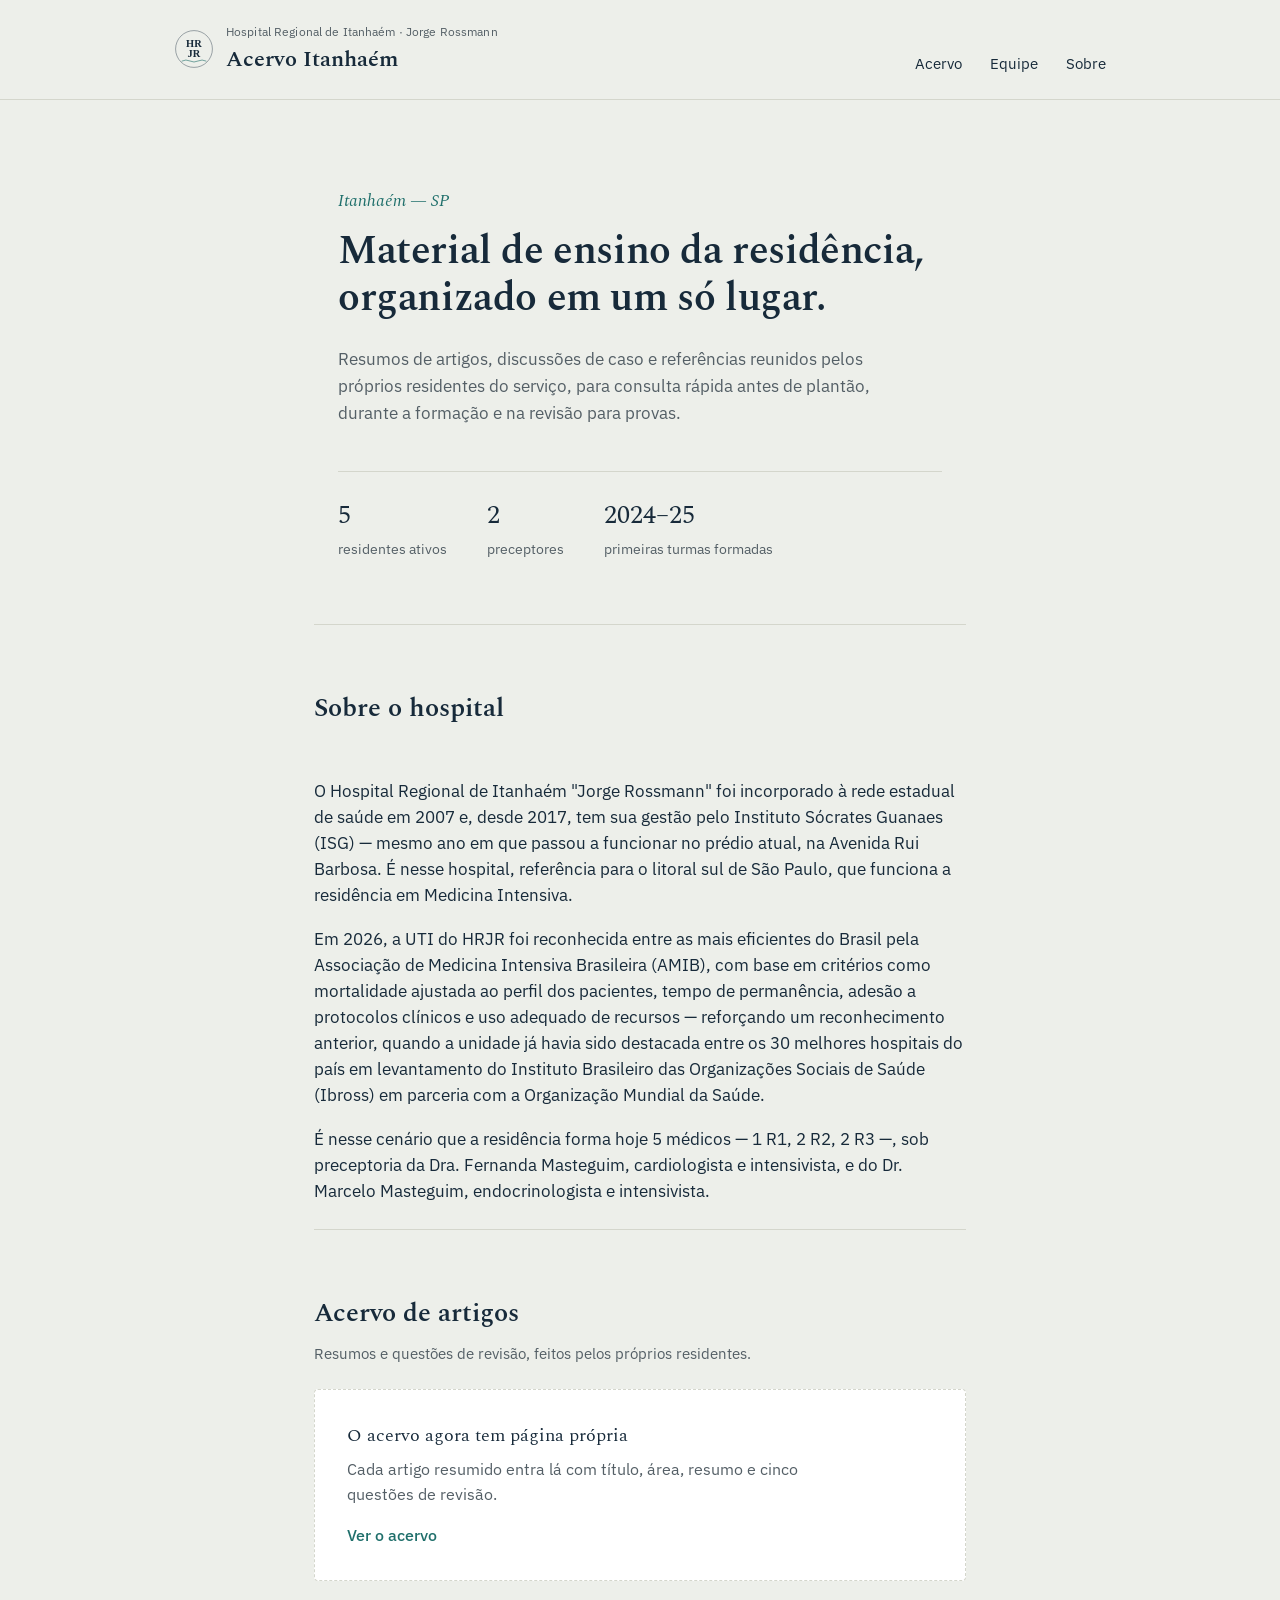
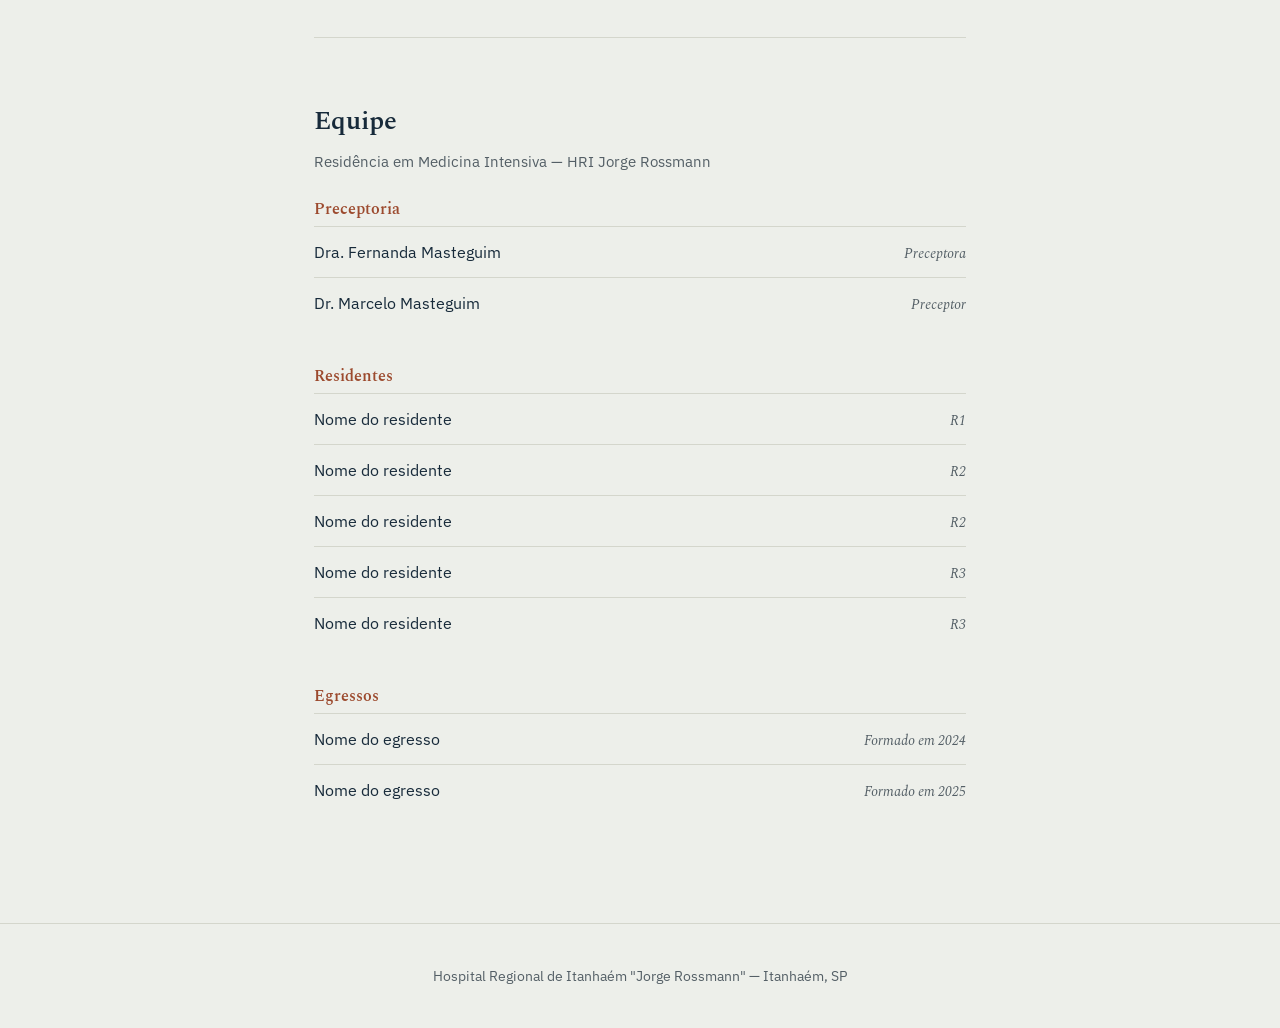
==== index.html @ 9d42f4a3 "Add files via upload" ====
<!doctype html>
<html lang="pt-BR">
<head>
<meta charset="utf-8">
<meta name="viewport" content="width=device-width, initial-scale=1">
<title>Acervo Itanhaém — Residência HRI Jorge Rossmann</title>
<meta name="description" content="Acervo de resumos de artigos e material de ensino da residência médica do Hospital Regional de Itanhaém Jorge Rossmann.">
<link rel="preconnect" href="https://fonts.googleapis.com">
<link rel="preconnect" href="https://fonts.gstatic.com" crossorigin>
<link href="https://fonts.googleapis.com/css2?family=Spectral:ital,wght@0,400;0,500;0,600;1,400&family=IBM+Plex+Sans:wght@400;500;600&display=swap" rel="stylesheet">
<link rel="stylesheet" href="style.css">
</head>
<body>

<header class="masthead">
  <div class="masthead-inner">
    <a class="masthead-title" href="index.html">
      <img class="masthead-logo" src="assets/logo.svg" alt="Emblema HRJR" width="40" height="40">
      <span class="masthead-text">
        <span class="masthead-kicker">Hospital Regional de Itanhaém · Jorge Rossmann</span>
        <span class="masthead-name">Acervo Itanhaém</span>
      </span>
    </a>
    <nav class="masthead-nav">
      <a href="acervo.html">Acervo</a>
      <a href="#equipe">Equipe</a>
      <a href="#sobre">Sobre</a>
    </nav>
  </div>
</header>

<main>

  <section class="hero">
    <div class="hero-inner">
      <p class="hero-eyebrow">Itanhaém — SP</p>
      <h1>Material de ensino da residência, organizado em um só lugar.</h1>
      <p class="hero-lede">
        Resumos de artigos, discussões de caso e referências reunidos pelos próprios residentes
        do serviço, para consulta rápida antes de plantão, durante a formação e na revisão para provas.
      </p>
      <div class="hero-meta">
        <div class="hero-meta-item">
          <span class="hero-meta-value">5</span>
          <span class="hero-meta-label">residentes ativos</span>
        </div>
        <div class="hero-meta-item">
          <span class="hero-meta-value">2</span>
          <span class="hero-meta-label">preceptores</span>
        </div>
        <div class="hero-meta-item">
          <span class="hero-meta-value">2024–25</span>
          <span class="hero-meta-label">primeiras turmas formadas</span>
        </div>
      </div>
    </div>
  </section>

  <section class="about" id="sobre">
    <div class="section-head">
      <h2>Sobre o hospital</h2>
    </div>
    <div class="about-body">
      <p>O Hospital Regional de Itanhaém "Jorge Rossmann" foi incorporado à rede estadual de saúde em 2007 e, desde 2017, tem sua gestão pelo Instituto Sócrates Guanaes (ISG) — mesmo ano em que passou a funcionar no prédio atual, na Avenida Rui Barbosa. É nesse hospital, referência para o litoral sul de São Paulo, que funciona a residência em Medicina Intensiva.</p>
      <p>Em 2026, a UTI do HRJR foi reconhecida entre as mais eficientes do Brasil pela Associação de Medicina Intensiva Brasileira (AMIB), com base em critérios como mortalidade ajustada ao perfil dos pacientes, tempo de permanência, adesão a protocolos clínicos e uso adequado de recursos — reforçando um reconhecimento anterior, quando a unidade já havia sido destacada entre os 30 melhores hospitais do país em levantamento do Instituto Brasileiro das Organizações Sociais de Saúde (Ibross) em parceria com a Organização Mundial da Saúde.</p>
      <p>É nesse cenário que a residência forma hoje 5 médicos — 1 R1, 2 R2, 2 R3 —, sob preceptoria da Dra. Fernanda Masteguim, cardiologista e intensivista, e do Dr. Marcelo Masteguim, endocrinologista e intensivista.</p>
    </div>
  </section>

  <section class="archive" id="acervo">
    <div class="section-head">
      <h2>Acervo de artigos</h2>
      <p class="section-note">Resumos e questões de revisão, feitos pelos próprios residentes.</p>
    </div>
    <div class="archive-empty">
      <p class="archive-empty-title">O acervo agora tem página própria</p>
      <p class="archive-empty-body">
        Cada artigo resumido entra lá com título, área, resumo e cinco questões de revisão.
      </p>
      <a class="archive-cta" href="acervo.html">Ver o acervo</a>
    </div>
  </section>

  <section class="team" id="equipe">
    <div class="section-head">
      <h2>Equipe</h2>
      <p class="section-note">Residência em Medicina Intensiva — HRI Jorge Rossmann</p>
    </div>

    <div class="team-group">
      <h3 class="team-group-title">Preceptoria</h3>
      <ul class="team-list">
        <li class="team-row">
          <span class="team-name">Dra. Fernanda Masteguim</span>
          <span class="team-role">Preceptora</span>
        </li>
        <li class="team-row">
          <span class="team-name">Dr. Marcelo Masteguim</span>
          <span class="team-role">Preceptor</span>
        </li>
      </ul>
    </div>

    <div class="team-group">
      <h3 class="team-group-title">Residentes</h3>
      <ul class="team-list">
        <li class="team-row">
          <span class="team-name">Nome do residente</span>
          <span class="team-role">R1</span>
        </li>
        <li class="team-row">
          <span class="team-name">Nome do residente</span>
          <span class="team-role">R2</span>
        </li>
        <li class="team-row">
          <span class="team-name">Nome do residente</span>
          <span class="team-role">R2</span>
        </li>
        <li class="team-row">
          <span class="team-name">Nome do residente</span>
          <span class="team-role">R3</span>
        </li>
        <li class="team-row">
          <span class="team-name">Nome do residente</span>
          <span class="team-role">R3</span>
        </li>
      </ul>
    </div>

    <div class="team-group">
      <h3 class="team-group-title">Egressos</h3>
      <ul class="team-list">
        <li class="team-row">
          <span class="team-name">Nome do egresso</span>
          <span class="team-role">Formado em 2024</span>
        </li>
        <li class="team-row">
          <span class="team-name">Nome do egresso</span>
          <span class="team-role">Formado em 2025</span>
        </li>
      </ul>
    </div>
  </section>

</main>

<footer class="site-footer">
  <p>Hospital Regional de Itanhaém "Jorge Rossmann" — Itanhaém, SP</p>
</footer>

</body>
</html>
---- style.css ----
:root {
  --ink: #172A3A;
  --paper: #EDEFEA;
  --white: #FFFFFF;
  --teal: #1F6F6B;
  --clay: #9C4A2E;
  --slate: #545F66;
  --line: #D4D6CC;

  --serif: 'Spectral', Georgia, serif;
  --sans: 'IBM Plex Sans', -apple-system, BlinkMacSystemFont, 'Segoe UI', sans-serif;
}

* { box-sizing: border-box; }

html { scroll-behavior: smooth; }

body {
  margin: 0;
  background: var(--paper);
  color: var(--ink);
  font-family: var(--sans);
  line-height: 1.55;
  -webkit-font-smoothing: antialiased;
}

a { color: var(--teal); text-decoration: none; }
a:hover { text-decoration: underline; }
a:focus-visible, button:focus-visible {
  outline: 2px solid var(--teal);
  outline-offset: 3px;
}

h1, h2, h3 {
  font-family: var(--serif);
  font-weight: 600;
  margin: 0;
  color: var(--ink);
}

/* Masthead */

.masthead {
  border-bottom: 1px solid var(--line);
  background: var(--paper);
}

.masthead-inner {
  max-width: 980px;
  margin: 0 auto;
  padding: 22px 24px;
  display: flex;
  align-items: baseline;
  justify-content: space-between;
  gap: 24px;
  flex-wrap: wrap;
}

.masthead-title {
  display: flex;
  align-items: center;
  gap: 12px;
  color: inherit;
}

.masthead-title:hover { text-decoration: none; }

.masthead-logo { display: block; flex-shrink: 0; }

.masthead-text {
  display: flex;
  flex-direction: column;
  gap: 2px;
}

.masthead-kicker {
  font-size: 0.78rem;
  color: var(--slate);
  letter-spacing: 0.01em;
}

.masthead-name {
  font-family: var(--serif);
  font-size: 1.35rem;
  font-weight: 600;
  color: var(--ink);
}

.masthead-nav {
  display: flex;
  gap: 28px;
  font-size: 0.95rem;
}

.masthead-nav a {
  color: var(--ink);
}

.masthead-nav a.is-active {
  color: var(--teal);
}

/* Hero */

.hero {
  border-bottom: 1px solid var(--line);
}

.hero-inner {
  max-width: 700px;
  margin: 0 auto;
  padding: 88px 24px 64px;
}

.hero-eyebrow {
  font-family: var(--serif);
  font-style: italic;
  color: var(--teal);
  margin: 0 0 14px;
  font-size: 1.05rem;
}

.hero h1 {
  font-size: 2.5rem;
  line-height: 1.18;
  letter-spacing: -0.01em;
  margin-bottom: 24px;
}

.hero-lede {
  font-size: 1.08rem;
  color: var(--slate);
  max-width: 56ch;
  margin: 0 0 44px;
}

.hero-meta {
  display: flex;
  gap: 40px;
  border-top: 1px solid var(--line);
  padding-top: 24px;
}

.hero-meta-item {
  display: flex;
  flex-direction: column;
  gap: 4px;
}

.hero-meta-value {
  font-family: var(--serif);
  font-size: 1.6rem;
  color: var(--ink);
}

.hero-meta-label {
  font-size: 0.85rem;
  color: var(--slate);
}

/* Sobre o hospital */

.about {
  border-bottom: 1px solid var(--line);
  padding-bottom: 8px;
}

.about-body p {
  max-width: 68ch;
  color: var(--ink);
  font-size: 1.05rem;
}

.about-body p + p { margin-top: 18px; }

/* Section shared */

main { max-width: 700px; margin: 0 auto; padding: 0 24px; }

.section-head {
  padding: 64px 0 24px;
}

.section-head h2 {
  font-size: 1.6rem;
  margin-bottom: 8px;
}

.section-note {
  color: var(--slate);
  font-size: 0.95rem;
  margin: 0;
}

/* Archive */

.archive { border-bottom: 1px solid var(--line); }

.archive-empty {
  border: 1px dashed var(--line);
  border-radius: 4px;
  padding: 32px;
  margin-bottom: 56px;
  background: var(--white);
}

.archive-empty-title {
  font-family: var(--serif);
  font-size: 1.1rem;
  margin: 0 0 8px;
  color: var(--ink);
}

.archive-empty-body {
  color: var(--slate);
  margin: 0 0 16px;
  max-width: 50ch;
}

.archive-cta {
  display: inline-block;
  font-weight: 500;
}

/* Acervo — listagem */

.acervo-list .acervo-item-titulo {
  color: var(--ink);
  font-size: 1.02rem;
}

.acervo-list .acervo-item-titulo:hover { color: var(--teal); }

/* Artigo */

.article { padding: 56px 0 40px; }

.article h1 {
  font-size: 2rem;
  margin: 10px 0 16px;
}

.article-meta {
  color: var(--slate);
  font-size: 0.9rem;
  margin: 0 0 32px;
}

.article-body p {
  max-width: 68ch;
  color: var(--ink);
  font-size: 1.05rem;
}

/* Quiz */

.quiz-section { padding-bottom: 72px; }

.quiz-section h2 {
  font-size: 1.3rem;
  margin-bottom: 20px;
}

.quiz-player {
  border: 1px solid var(--line);
  border-radius: 4px;
  padding: 28px;
  background: var(--white);
}

.quiz-progress {
  color: var(--slate);
  font-size: 0.85rem;
  margin: 0 0 8px;
}

.quiz-pergunta {
  font-family: var(--serif);
  font-size: 1.15rem;
  margin: 0 0 20px;
}

.quiz-alternativas {
  display: flex;
  flex-direction: column;
  gap: 10px;
}

.quiz-alternativa {
  text-align: left;
  padding: 12px 16px;
  border: 1px solid var(--line);
  border-radius: 4px;
  background: var(--paper);
  color: var(--ink);
  font-family: var(--sans);
  font-size: 0.98rem;
  cursor: pointer;
}

.quiz-alternativa:hover:not(:disabled) { border-color: var(--teal); }
.quiz-alternativa:disabled { cursor: default; }

.quiz-alternativa.quiz-correta {
  border-color: var(--teal);
  background: #E4EFEE;
}

.quiz-alternativa.quiz-incorreta {
  border-color: var(--clay);
  background: #F3E7E2;
}

.quiz-feedback {
  margin-top: 20px;
  padding-top: 16px;
  border-top: 1px solid var(--line);
  color: var(--slate);
}

.quiz-veredito {
  font-weight: 600;
  color: var(--ink);
  margin: 0 0 6px;
}

.quiz-avancar {
  margin-top: 20px;
  padding: 10px 18px;
  border: 1px solid var(--ink);
  border-radius: 4px;
  background: var(--ink);
  color: var(--white);
  font-family: var(--sans);
  font-size: 0.95rem;
  cursor: pointer;
}

.quiz-resultado {
  font-family: var(--serif);
  font-size: 1.2rem;
  margin: 0 0 20px;
}

/* Team */

.team { padding-bottom: 72px; }

.team-group { margin-bottom: 36px; }

.team-group-title {
  font-size: 1rem;
  font-weight: 600;
  color: var(--clay);
  margin-bottom: 4px;
}

.team-list {
  list-style: none;
  margin: 0;
  padding: 0;
}

.team-row {
  display: flex;
  align-items: baseline;
  justify-content: space-between;
  padding: 12px 0;
  border-top: 1px solid var(--line);
}

.team-name {
  font-size: 1.02rem;
  color: var(--ink);
}

.team-role {
  font-size: 0.85rem;
  color: var(--slate);
  font-family: var(--serif);
  font-style: italic;
}

/* Footer */

.site-footer {
  border-top: 1px solid var(--line);
  padding: 28px 24px;
  text-align: center;
  color: var(--slate);
  font-size: 0.85rem;
}

/* Responsive */

@media (max-width: 560px) {
  .hero h1 { font-size: 1.9rem; }
  .hero-inner { padding: 56px 20px 48px; }
  .hero-meta { flex-wrap: wrap; gap: 24px; }
  .masthead-inner { padding: 18px 20px; }
}

@media (prefers-reduced-motion: reduce) {
  html { scroll-behavior: auto; }
}
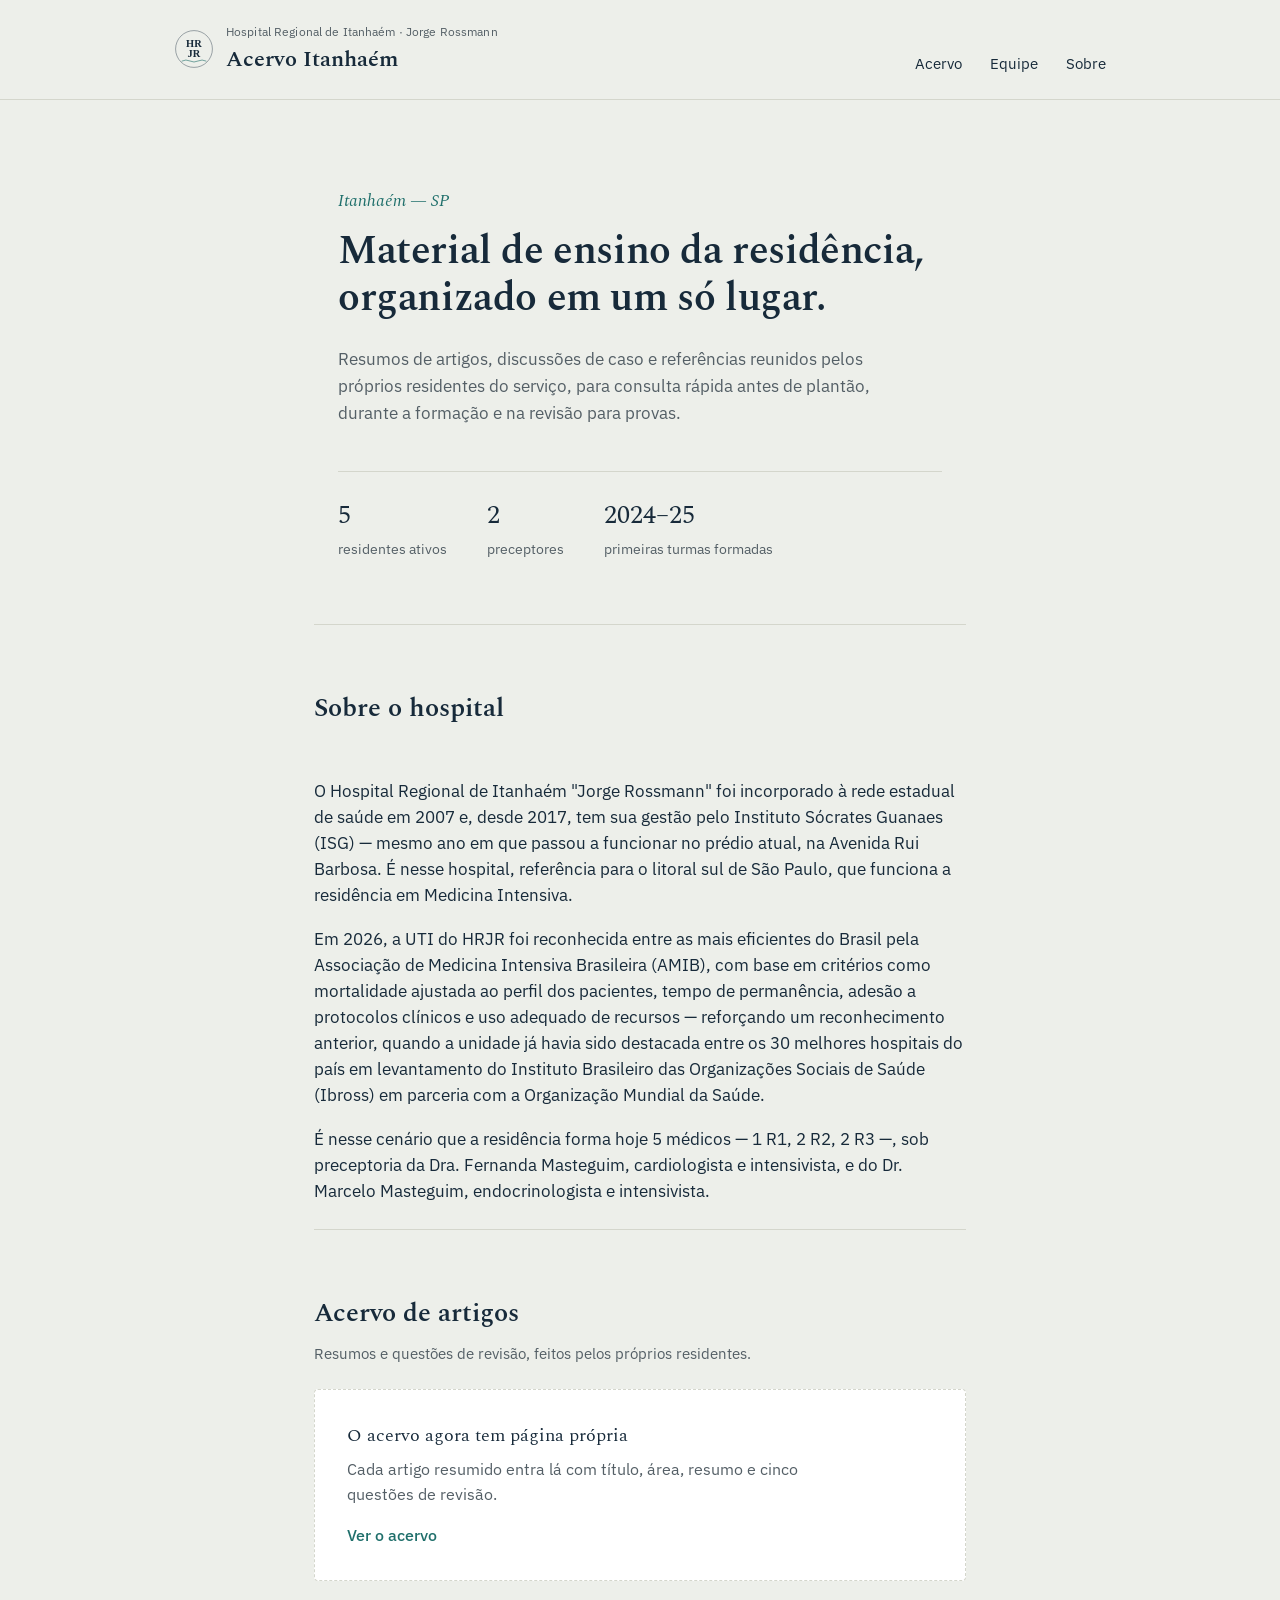
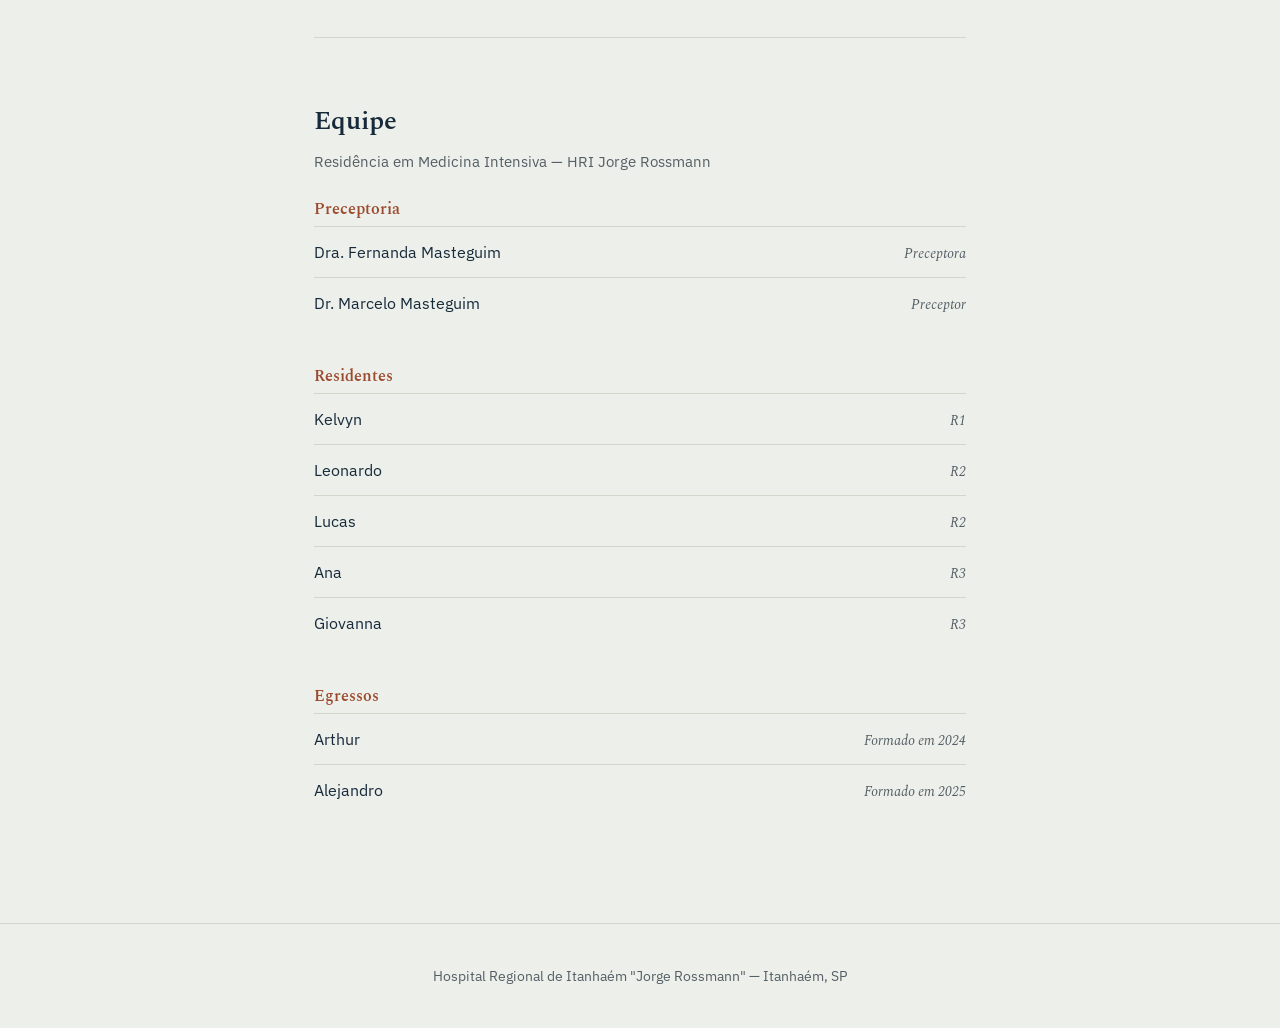
==== commit 5eecd7e4: "Update resident and graduate names in index.html" ====
--- a/index.html
+++ b/index.html
@@ -105,23 +105,23 @@
       <h3 class="team-group-title">Residentes</h3>
       <ul class="team-list">
         <li class="team-row">
-          <span class="team-name">Nome do residente</span>
+          <span class="team-name">Kelvyn</span>
           <span class="team-role">R1</span>
         </li>
         <li class="team-row">
-          <span class="team-name">Nome do residente</span>
+          <span class="team-name">Leonardo</span>
           <span class="team-role">R2</span>
         </li>
         <li class="team-row">
-          <span class="team-name">Nome do residente</span>
+          <span class="team-name">Lucas</span>
           <span class="team-role">R2</span>
         </li>
         <li class="team-row">
-          <span class="team-name">Nome do residente</span>
+          <span class="team-name">Ana</span>
           <span class="team-role">R3</span>
         </li>
         <li class="team-row">
-          <span class="team-name">Nome do residente</span>
+          <span class="team-name">Giovanna</span>
           <span class="team-role">R3</span>
         </li>
       </ul>
@@ -131,11 +131,11 @@
       <h3 class="team-group-title">Egressos</h3>
       <ul class="team-list">
         <li class="team-row">
-          <span class="team-name">Nome do egresso</span>
+          <span class="team-name">Arthur</span>
           <span class="team-role">Formado em 2024</span>
         </li>
         <li class="team-row">
-          <span class="team-name">Nome do egresso</span>
+          <span class="team-name">Alejandro</span>
           <span class="team-role">Formado em 2025</span>
         </li>
       </ul>
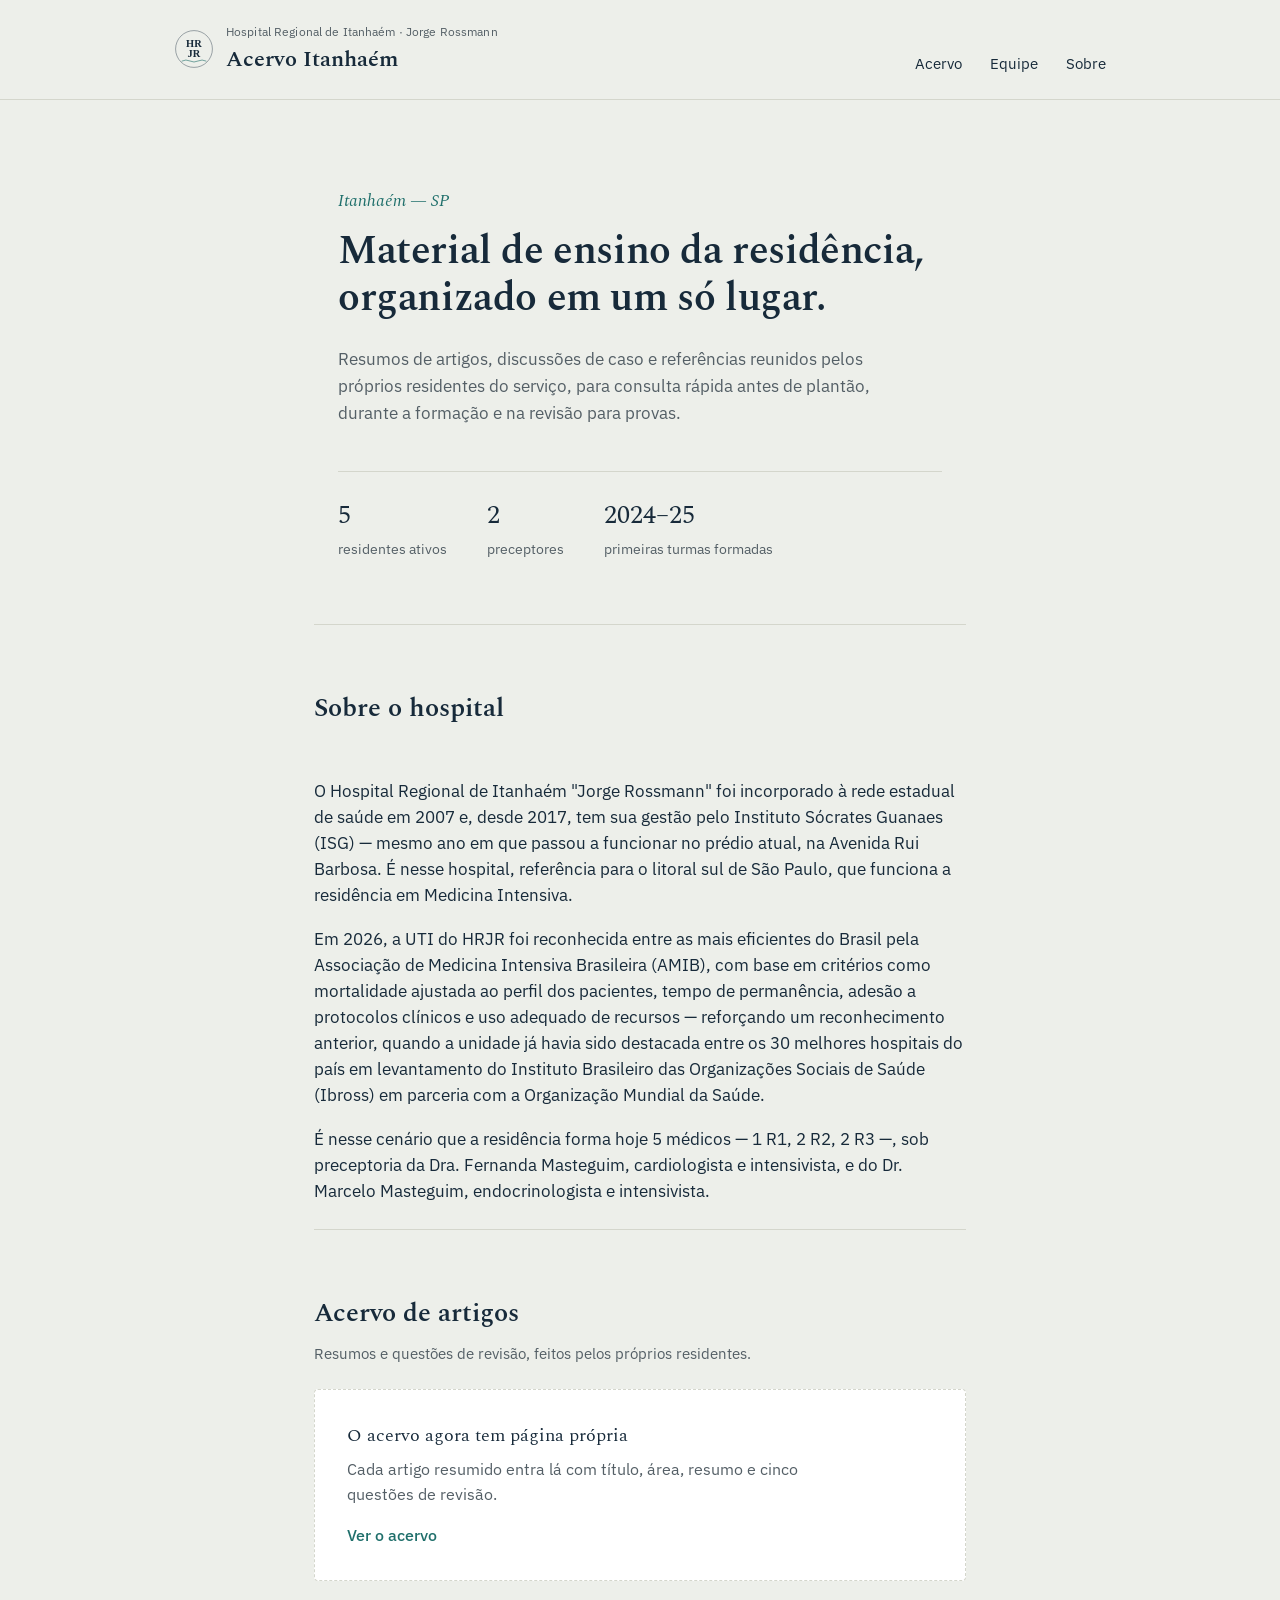
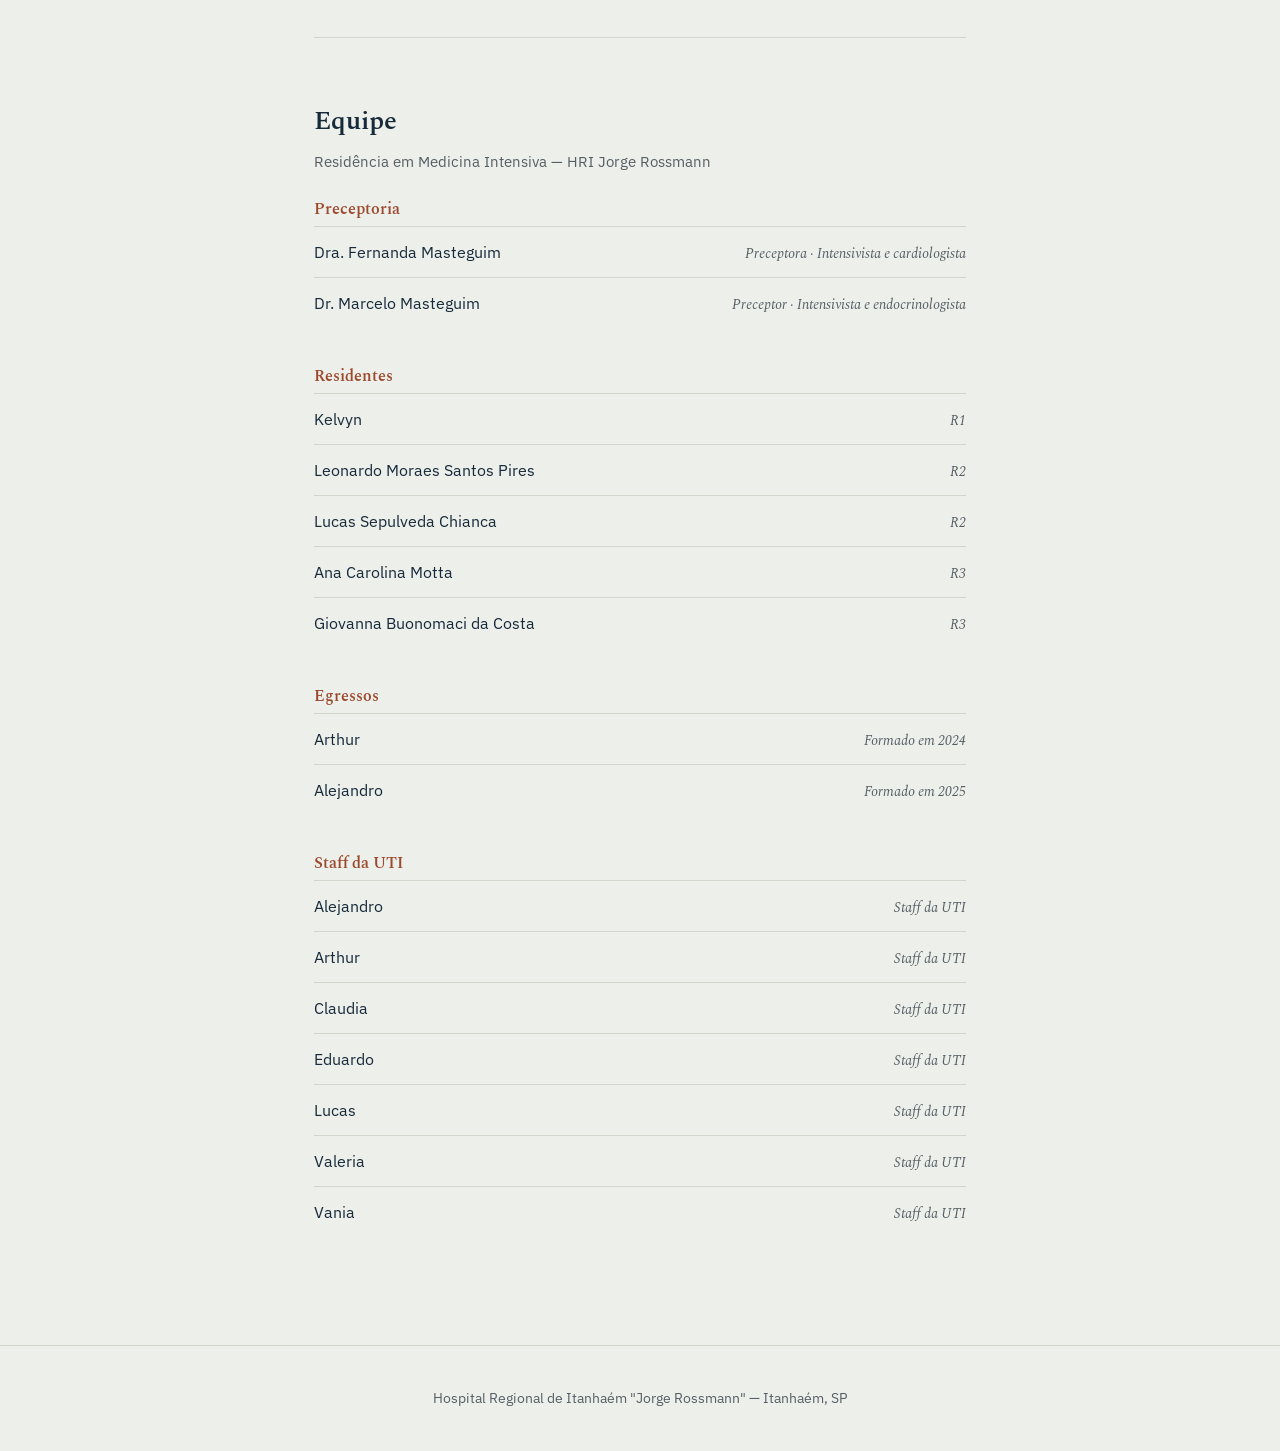
==== commit 02262b1d: "Add files via upload" ====
--- a/index.html
+++ b/index.html
@@ -92,11 +92,11 @@
       <ul class="team-list">
         <li class="team-row">
           <span class="team-name">Dra. Fernanda Masteguim</span>
-          <span class="team-role">Preceptora</span>
+          <span class="team-role">Preceptora · Intensivista e cardiologista</span>
         </li>
         <li class="team-row">
           <span class="team-name">Dr. Marcelo Masteguim</span>
-          <span class="team-role">Preceptor</span>
+          <span class="team-role">Preceptor · Intensivista e endocrinologista</span>
         </li>
       </ul>
     </div>
@@ -109,19 +109,19 @@
           <span class="team-role">R1</span>
         </li>
         <li class="team-row">
-          <span class="team-name">Leonardo</span>
+          <span class="team-name">Leonardo Moraes Santos Pires</span>
           <span class="team-role">R2</span>
         </li>
         <li class="team-row">
-          <span class="team-name">Lucas</span>
+          <span class="team-name">Lucas Sepulveda Chianca</span>
           <span class="team-role">R2</span>
         </li>
         <li class="team-row">
-          <span class="team-name">Ana</span>
+          <span class="team-name">Ana Carolina Motta</span>
           <span class="team-role">R3</span>
         </li>
         <li class="team-row">
-          <span class="team-name">Giovanna</span>
+          <span class="team-name">Giovanna Buonomaci da Costa</span>
           <span class="team-role">R3</span>
         </li>
       </ul>
@@ -140,6 +140,40 @@
         </li>
       </ul>
     </div>
+
+    <div class="team-group">
+      <h3 class="team-group-title">Staff da UTI</h3>
+      <ul class="team-list">
+        <li class="team-row">
+          <span class="team-name">Alejandro</span>
+          <span class="team-role">Staff da UTI</span>
+        </li>
+        <li class="team-row">
+          <span class="team-name">Arthur</span>
+          <span class="team-role">Staff da UTI</span>
+        </li>
+        <li class="team-row">
+          <span class="team-name">Claudia</span>
+          <span class="team-role">Staff da UTI</span>
+        </li>
+        <li class="team-row">
+          <span class="team-name">Eduardo</span>
+          <span class="team-role">Staff da UTI</span>
+        </li>
+        <li class="team-row">
+          <span class="team-name">Lucas</span>
+          <span class="team-role">Staff da UTI</span>
+        </li>
+        <li class="team-row">
+          <span class="team-name">Valeria</span>
+          <span class="team-role">Staff da UTI</span>
+        </li>
+        <li class="team-row">
+          <span class="team-name">Vania</span>
+          <span class="team-role">Staff da UTI</span>
+        </li>
+      </ul>
+    </div>
   </section>
 
 </main>
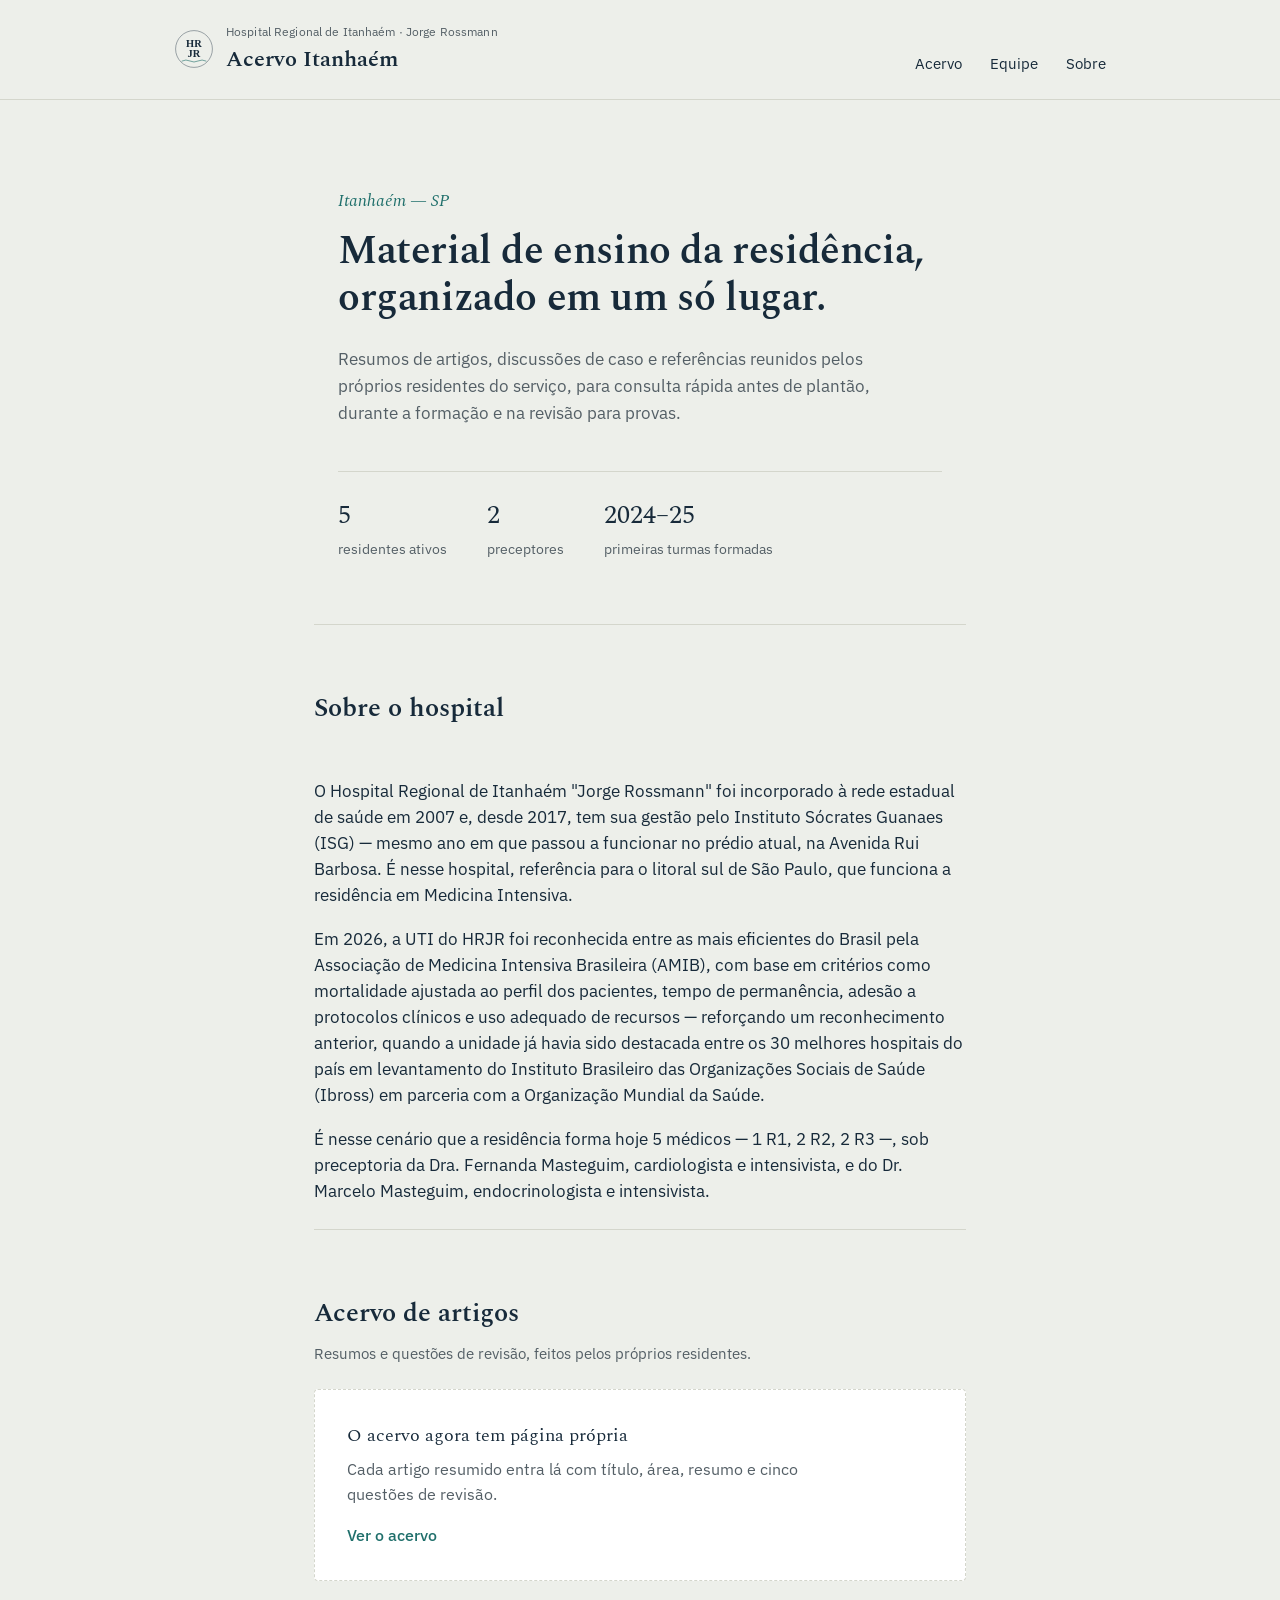
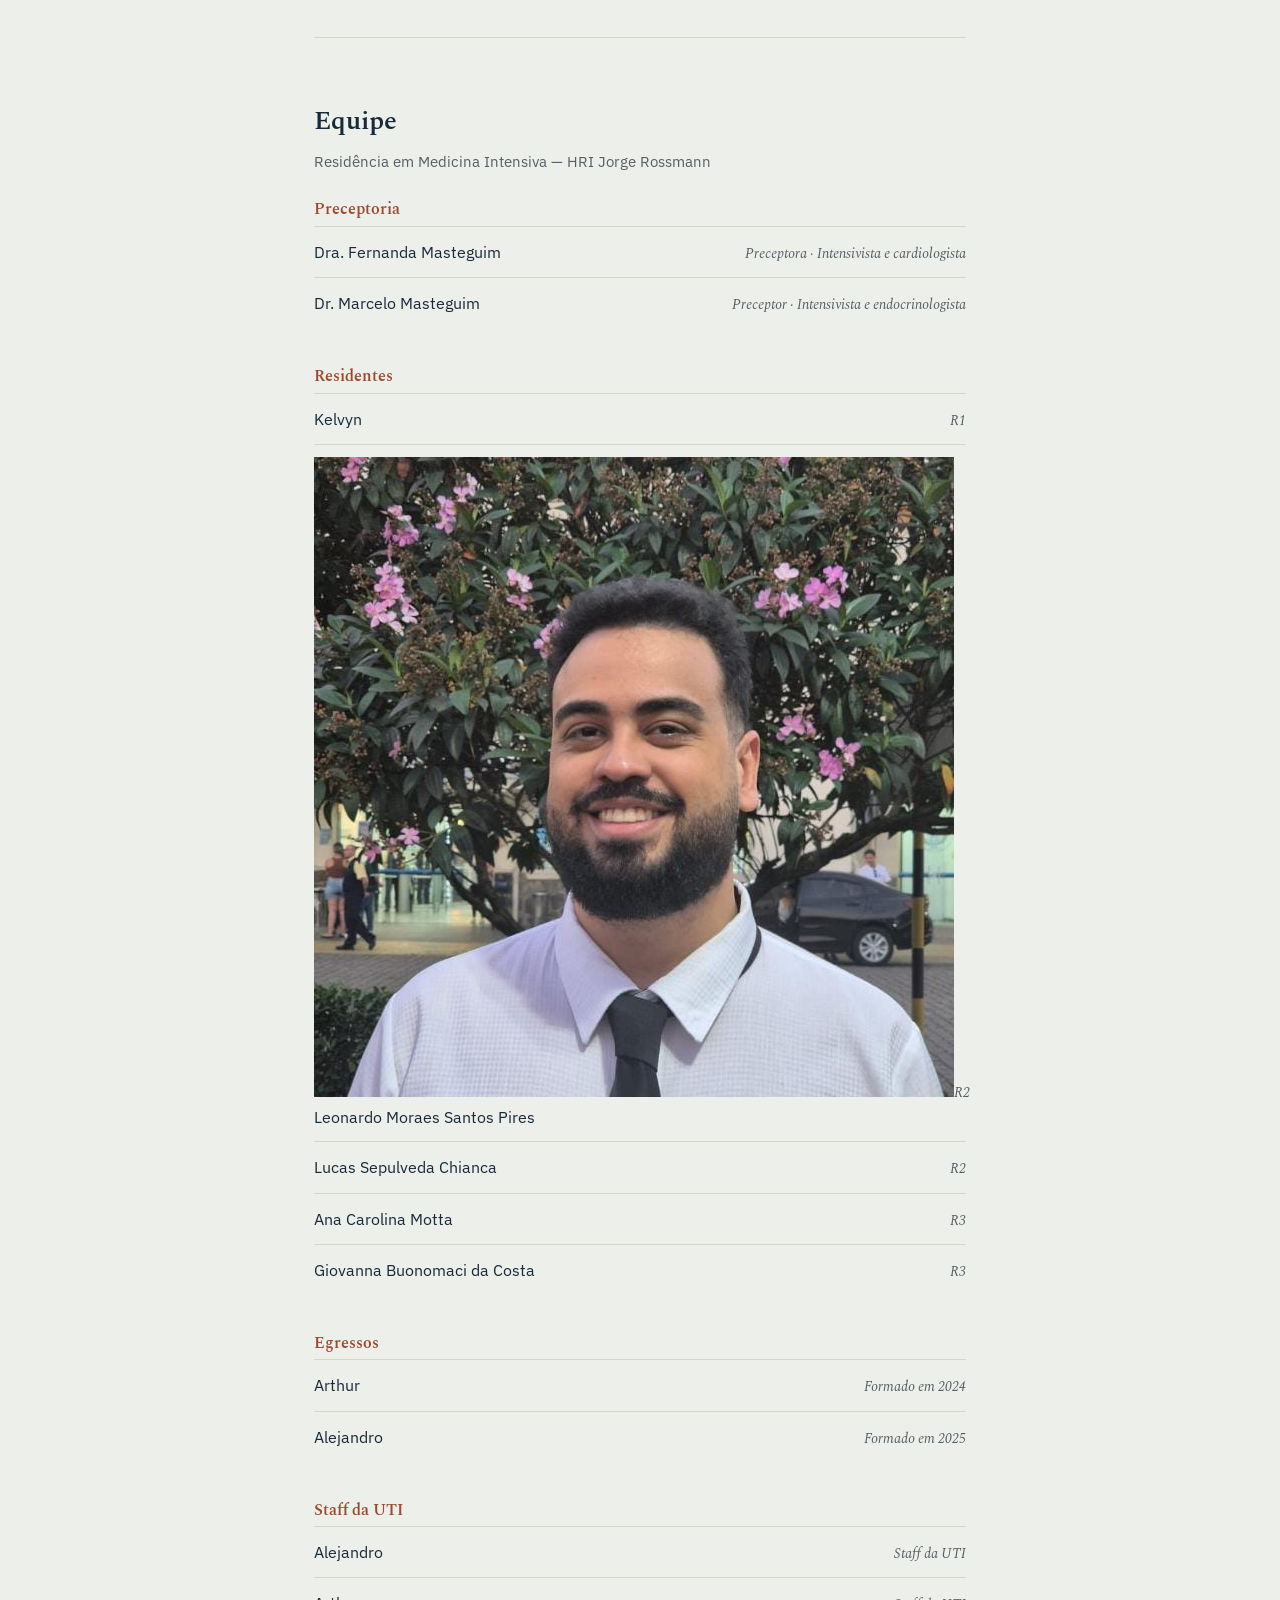
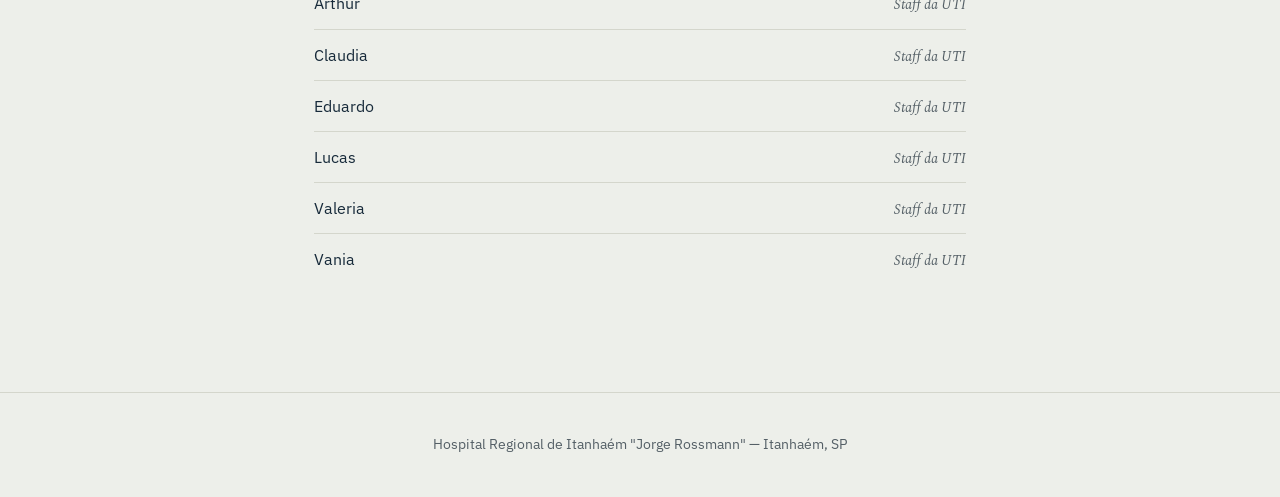
==== commit 79e96ae9: "Add files via upload" ====
--- a/index.html
+++ b/index.html
@@ -109,7 +109,10 @@
           <span class="team-role">R1</span>
         </li>
         <li class="team-row">
-          <span class="team-name">Leonardo Moraes Santos Pires</span>
+          <span class="team-person">
+            <img class="team-photo" src="assets/leonardo-moraes.jpg" alt="Foto de Leonardo Moraes Santos Pires">
+            <span class="team-name">Leonardo Moraes Santos Pires</span>
+          </span>
           <span class="team-role">R2</span>
         </li>
         <li class="team-row">
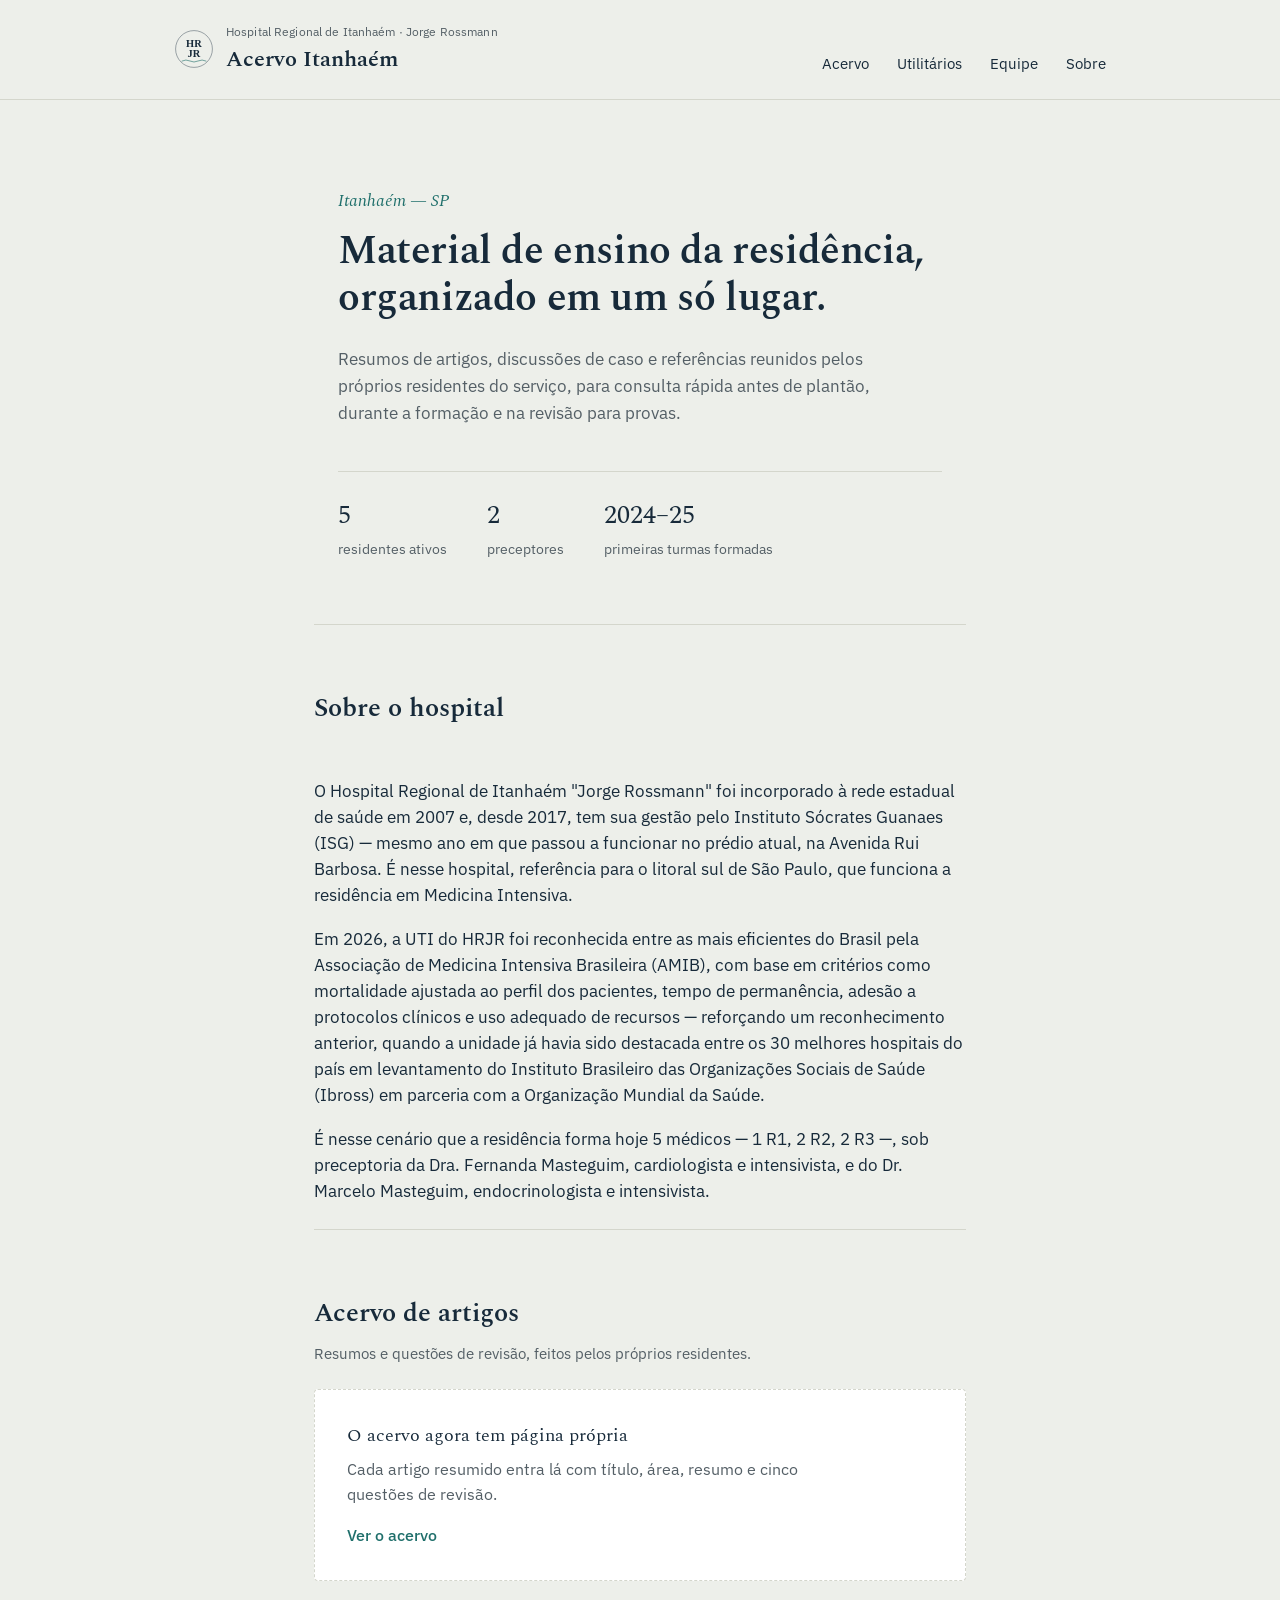
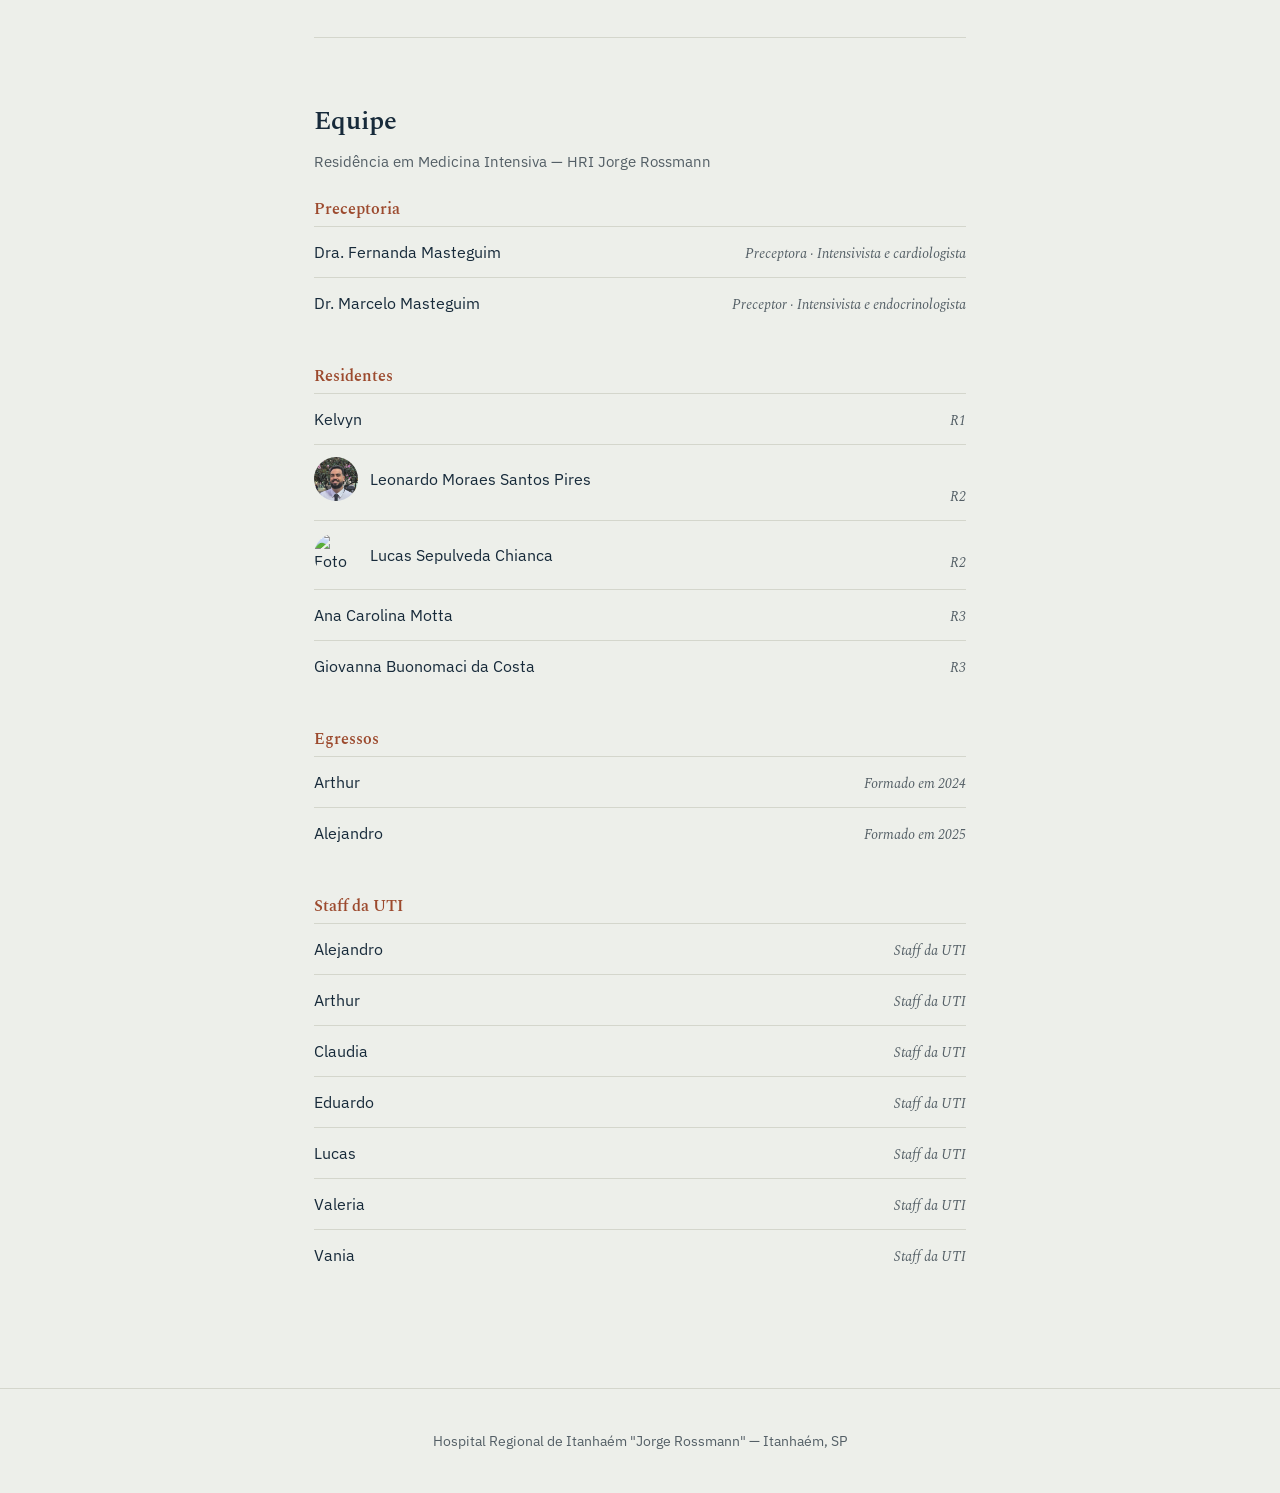
==== commit 2c88a68f: "Add files via upload" ====
--- a/index.html
+++ b/index.html
@@ -23,6 +23,7 @@
     </a>
     <nav class="masthead-nav">
       <a href="acervo.html">Acervo</a>
+      <a href="utilitarios.html">Utilitários</a>
       <a href="#equipe">Equipe</a>
       <a href="#sobre">Sobre</a>
     </nav>
@@ -116,7 +117,10 @@
           <span class="team-role">R2</span>
         </li>
         <li class="team-row">
-          <span class="team-name">Lucas Sepulveda Chianca</span>
+          <span class="team-person">
+            <img class="team-photo" src="assets/lucas-sepulveda.jpg" alt="Foto de Lucas Sepulveda Chianca" style="object-position: 60% 20%;">
+            <span class="team-name">Lucas Sepulveda Chianca</span>
+          </span>
           <span class="team-role">R2</span>
         </li>
         <li class="team-row">
--- a/style.css
+++ b/style.css
@@ -342,6 +342,105 @@
   margin: 0 0 20px;
 }
 
+/* Calculadoras */
+
+.calculadora-bloco {
+  padding: 36px 0;
+  border-bottom: 1px solid var(--line);
+}
+
+.calculadora-bloco h2 {
+  font-size: 1.3rem;
+  margin-bottom: 6px;
+}
+
+.calculadora-em-breve {
+  opacity: 0.6;
+}
+
+.escala-grupo { margin: 20px 0; }
+
+.escala-grupo-titulo {
+  font-family: var(--serif);
+  font-size: 1.05rem;
+  margin: 0 0 8px;
+}
+
+.escala-grupo-unidade {
+  font-family: var(--sans);
+  font-weight: 400;
+  font-size: 0.8rem;
+  color: var(--slate);
+  margin-left: 8px;
+}
+
+.escala-opcoes {
+  display: flex;
+  flex-direction: column;
+  gap: 8px;
+}
+
+.escala-opcao {
+  text-align: left;
+  padding: 10px 14px;
+  border: 1px solid var(--line);
+  border-radius: 4px;
+  background: var(--white);
+  color: var(--ink);
+  font-family: var(--sans);
+  font-size: 0.92rem;
+  cursor: pointer;
+}
+
+.escala-opcao:hover { border-color: var(--teal); }
+
+.escala-opcao-selecionada {
+  border-color: var(--teal);
+  background: #E4EFEE;
+  font-weight: 500;
+}
+
+.escala-total {
+  margin-top: 20px;
+  font-family: var(--serif);
+  font-size: 1.1rem;
+}
+
+.escala-item {
+  display: flex;
+  justify-content: space-between;
+  align-items: center;
+  gap: 16px;
+  width: 100%;
+  text-align: left;
+  padding: 12px 14px;
+  margin-bottom: 8px;
+  border: 1px solid var(--line);
+  border-radius: 4px;
+  background: var(--white);
+  color: var(--ink);
+  font-family: var(--sans);
+  font-size: 0.92rem;
+  cursor: pointer;
+}
+
+.escala-item:hover { border-color: var(--teal); }
+
+.escala-item-pontos {
+  font-family: var(--serif);
+  font-style: italic;
+  color: var(--slate);
+  flex-shrink: 0;
+}
+
+.escala-item-selecionado {
+  border-color: var(--teal);
+  background: #E4EFEE;
+}
+
+.escala-risco-alto { color: var(--clay); font-weight: 600; }
+.escala-risco-baixo { color: var(--teal); font-weight: 600; }
+
 /* Team */
 
 .team { padding-bottom: 72px; }
@@ -374,6 +473,21 @@
   color: var(--ink);
 }
 
+.team-person {
+  display: flex;
+  align-items: center;
+  gap: 12px;
+}
+
+.team-photo {
+  width: 44px;
+  height: 44px;
+  border-radius: 50%;
+  object-fit: cover;
+  object-position: center 22%;
+  flex-shrink: 0;
+}
+
 .team-role {
   font-size: 0.85rem;
   color: var(--slate);
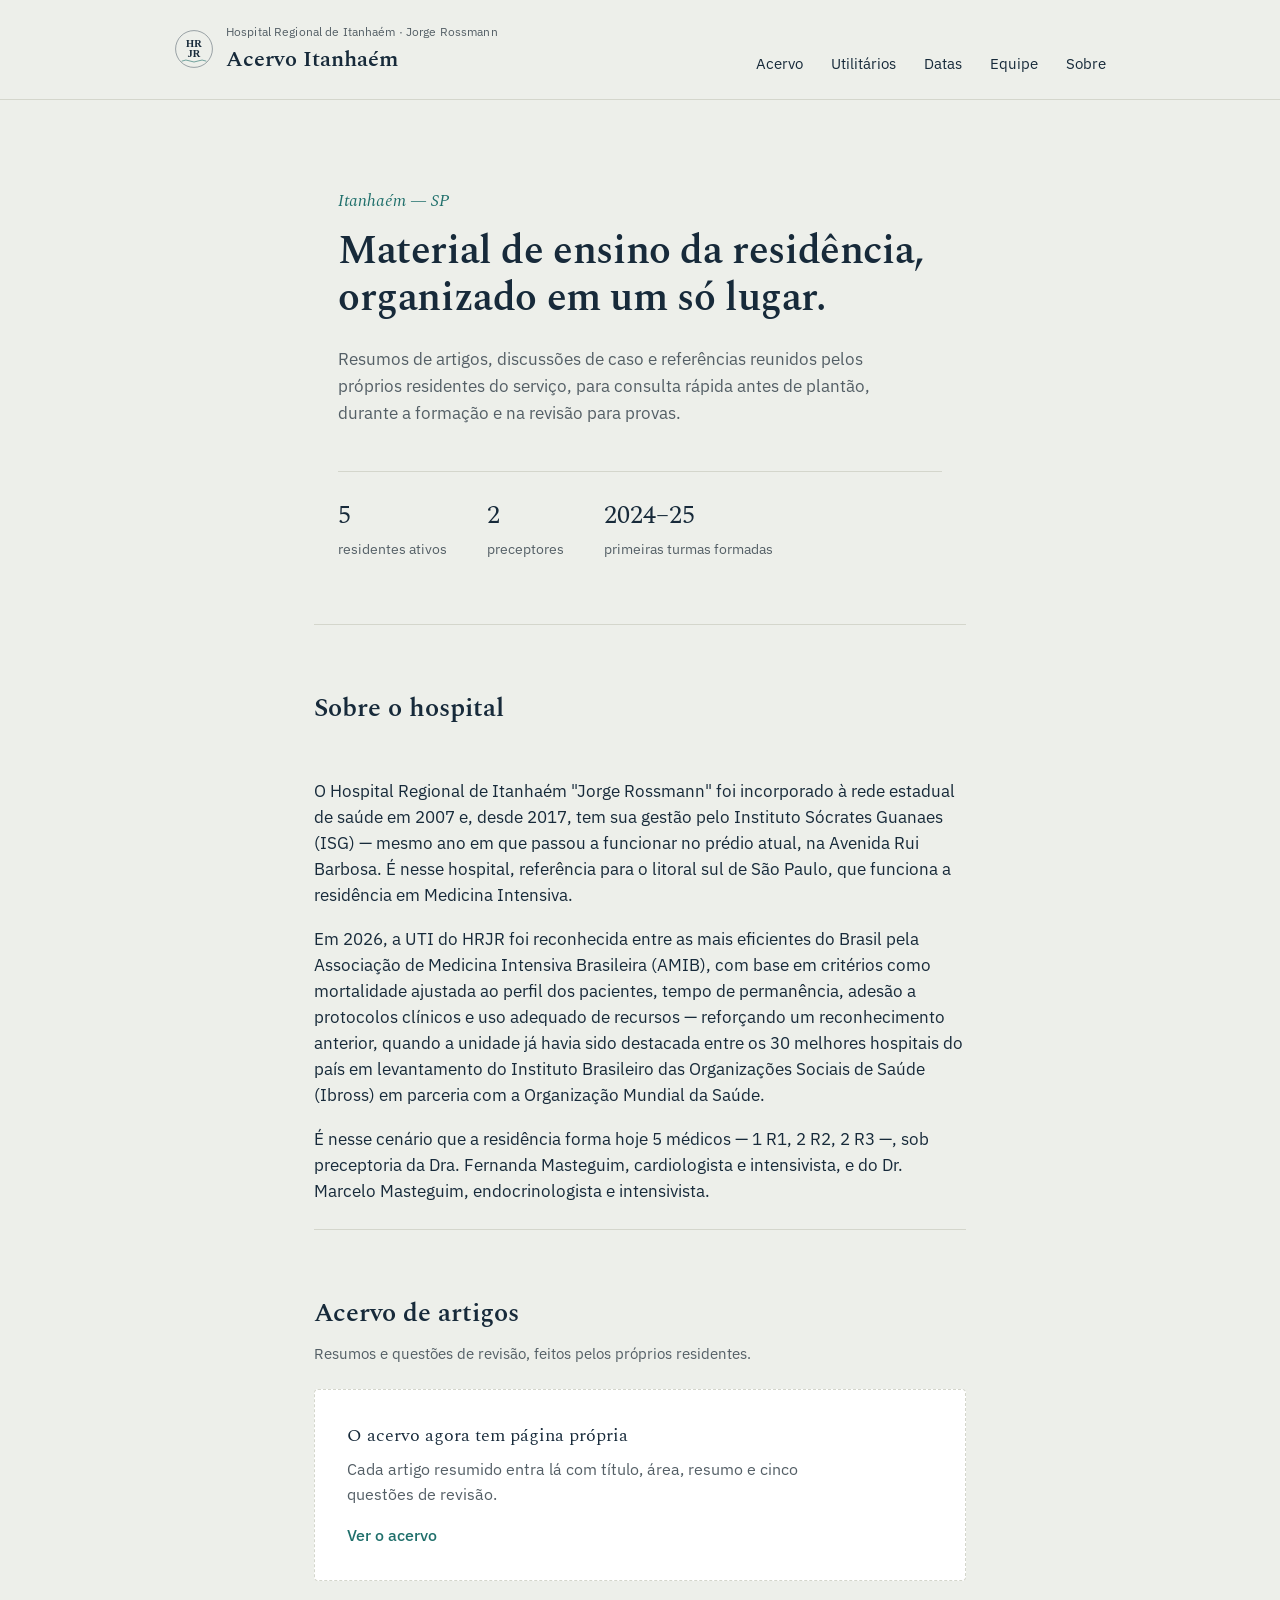
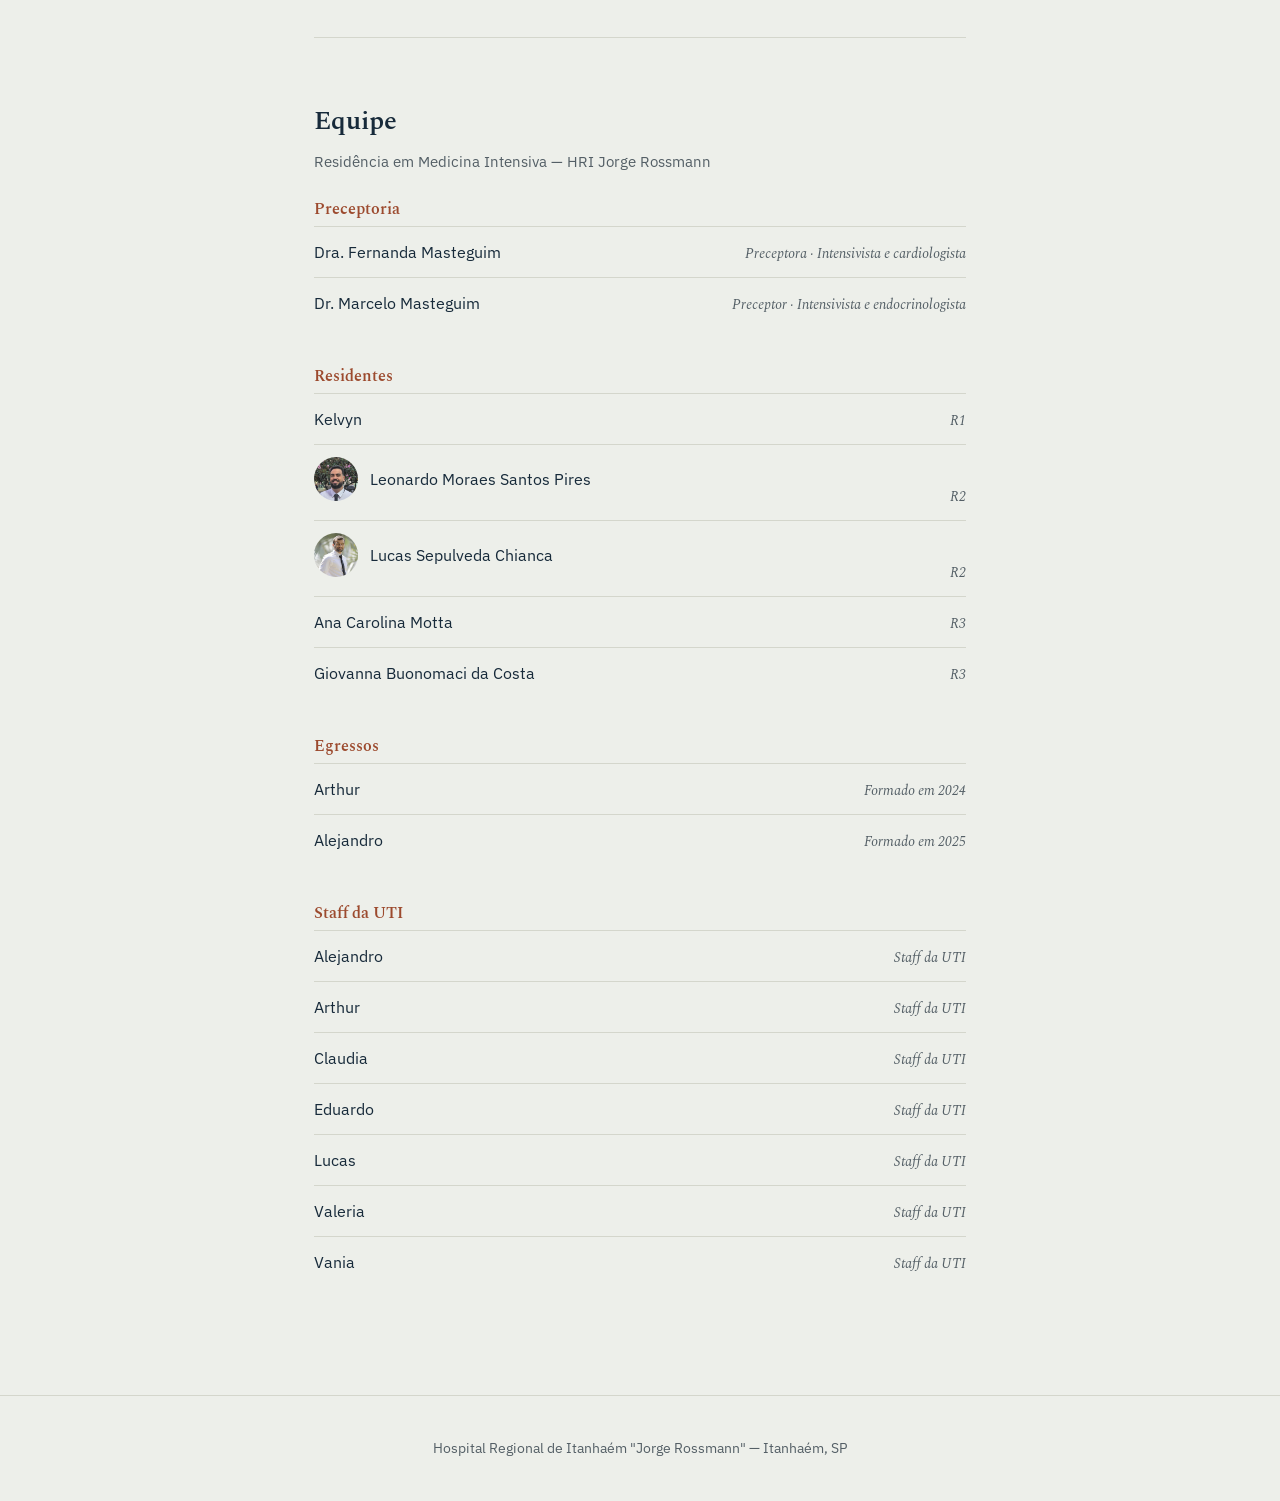
==== commit ecfb85e6: "Add files via upload" ====
--- a/index.html
+++ b/index.html
@@ -24,6 +24,7 @@
     <nav class="masthead-nav">
       <a href="acervo.html">Acervo</a>
       <a href="utilitarios.html">Utilitários</a>
+      <a href="datas.html">Datas</a>
       <a href="#equipe">Equipe</a>
       <a href="#sobre">Sobre</a>
     </nav>
--- a/style.css
+++ b/style.css
@@ -97,6 +97,23 @@
 }
 
 .masthead-nav a.is-active {
+  color: var(--teal);
+}
+
+.subnav {
+  display: flex;
+  flex-wrap: wrap;
+  gap: 20px;
+  padding: 0 0 32px;
+  border-bottom: 1px solid var(--line);
+  font-size: 0.92rem;
+}
+
+.subnav a {
+  color: var(--ink);
+}
+
+.subnav a:hover {
   color: var(--teal);
 }
 
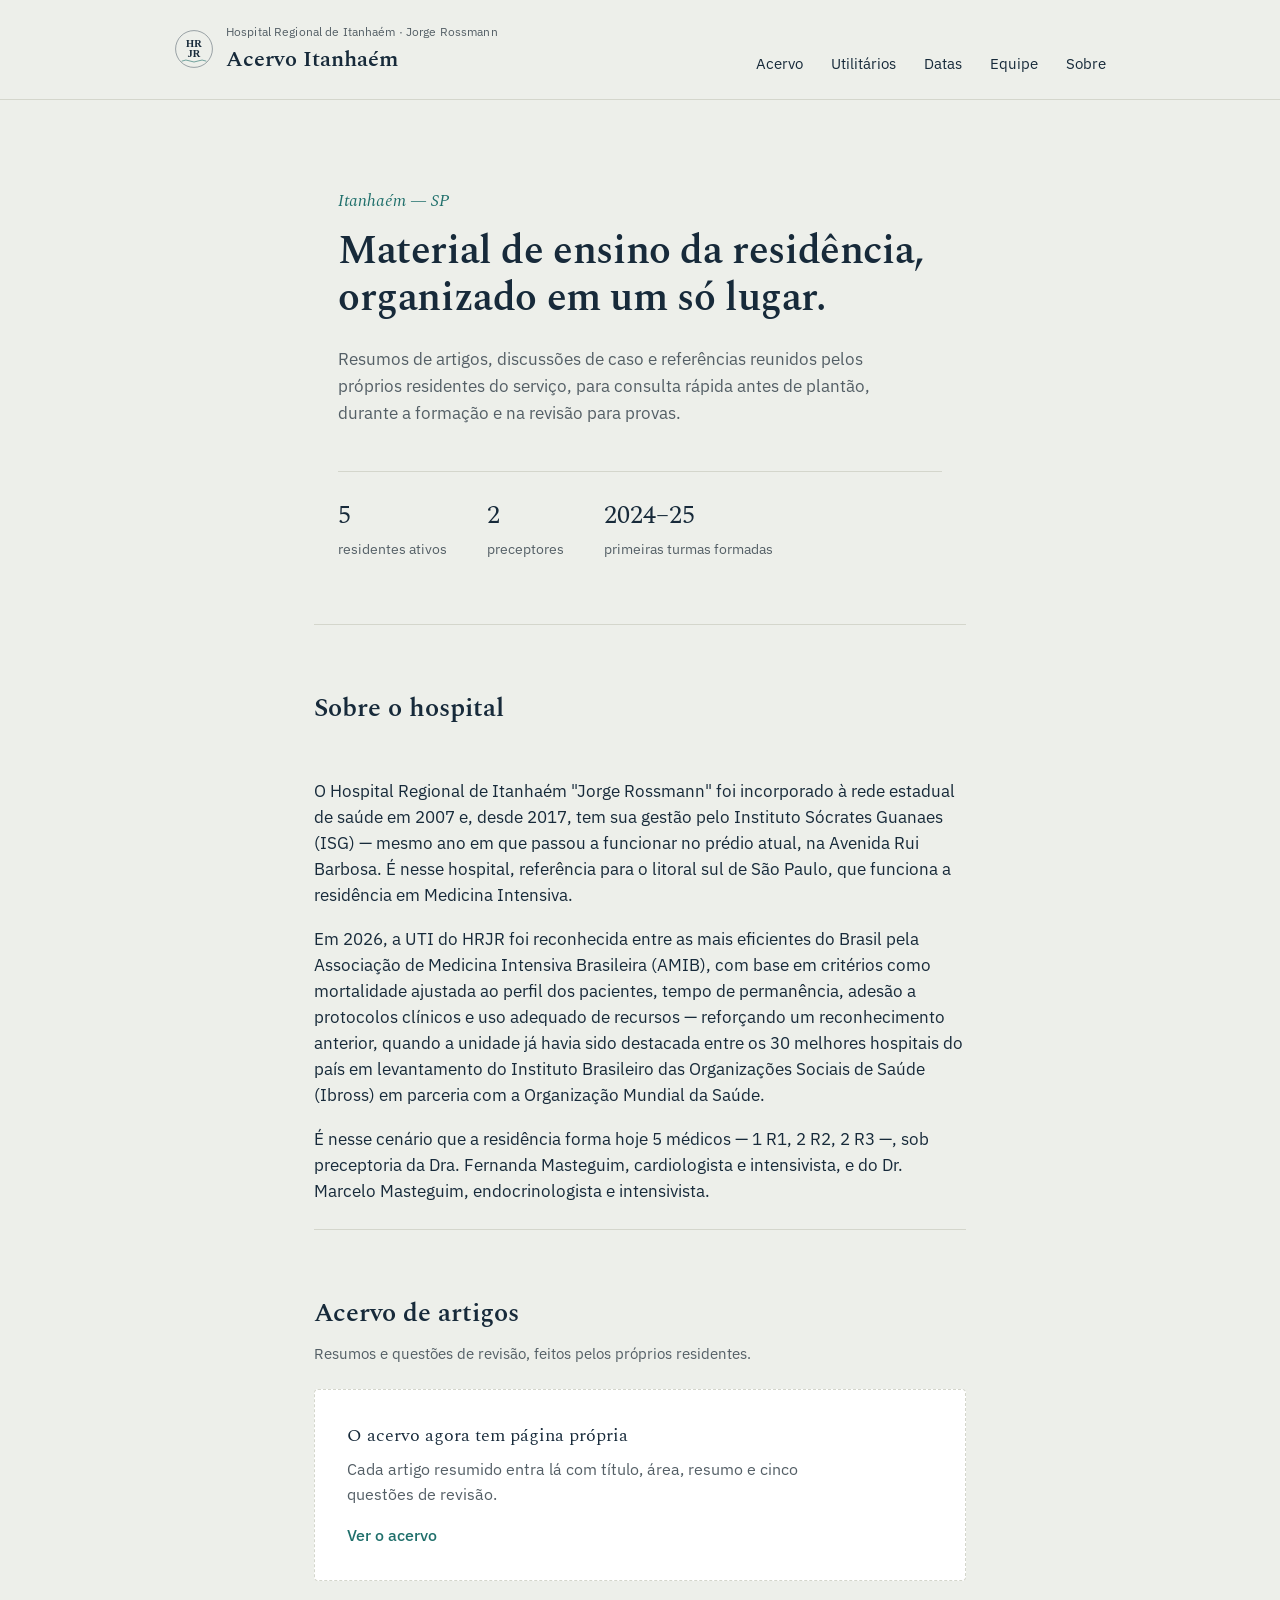
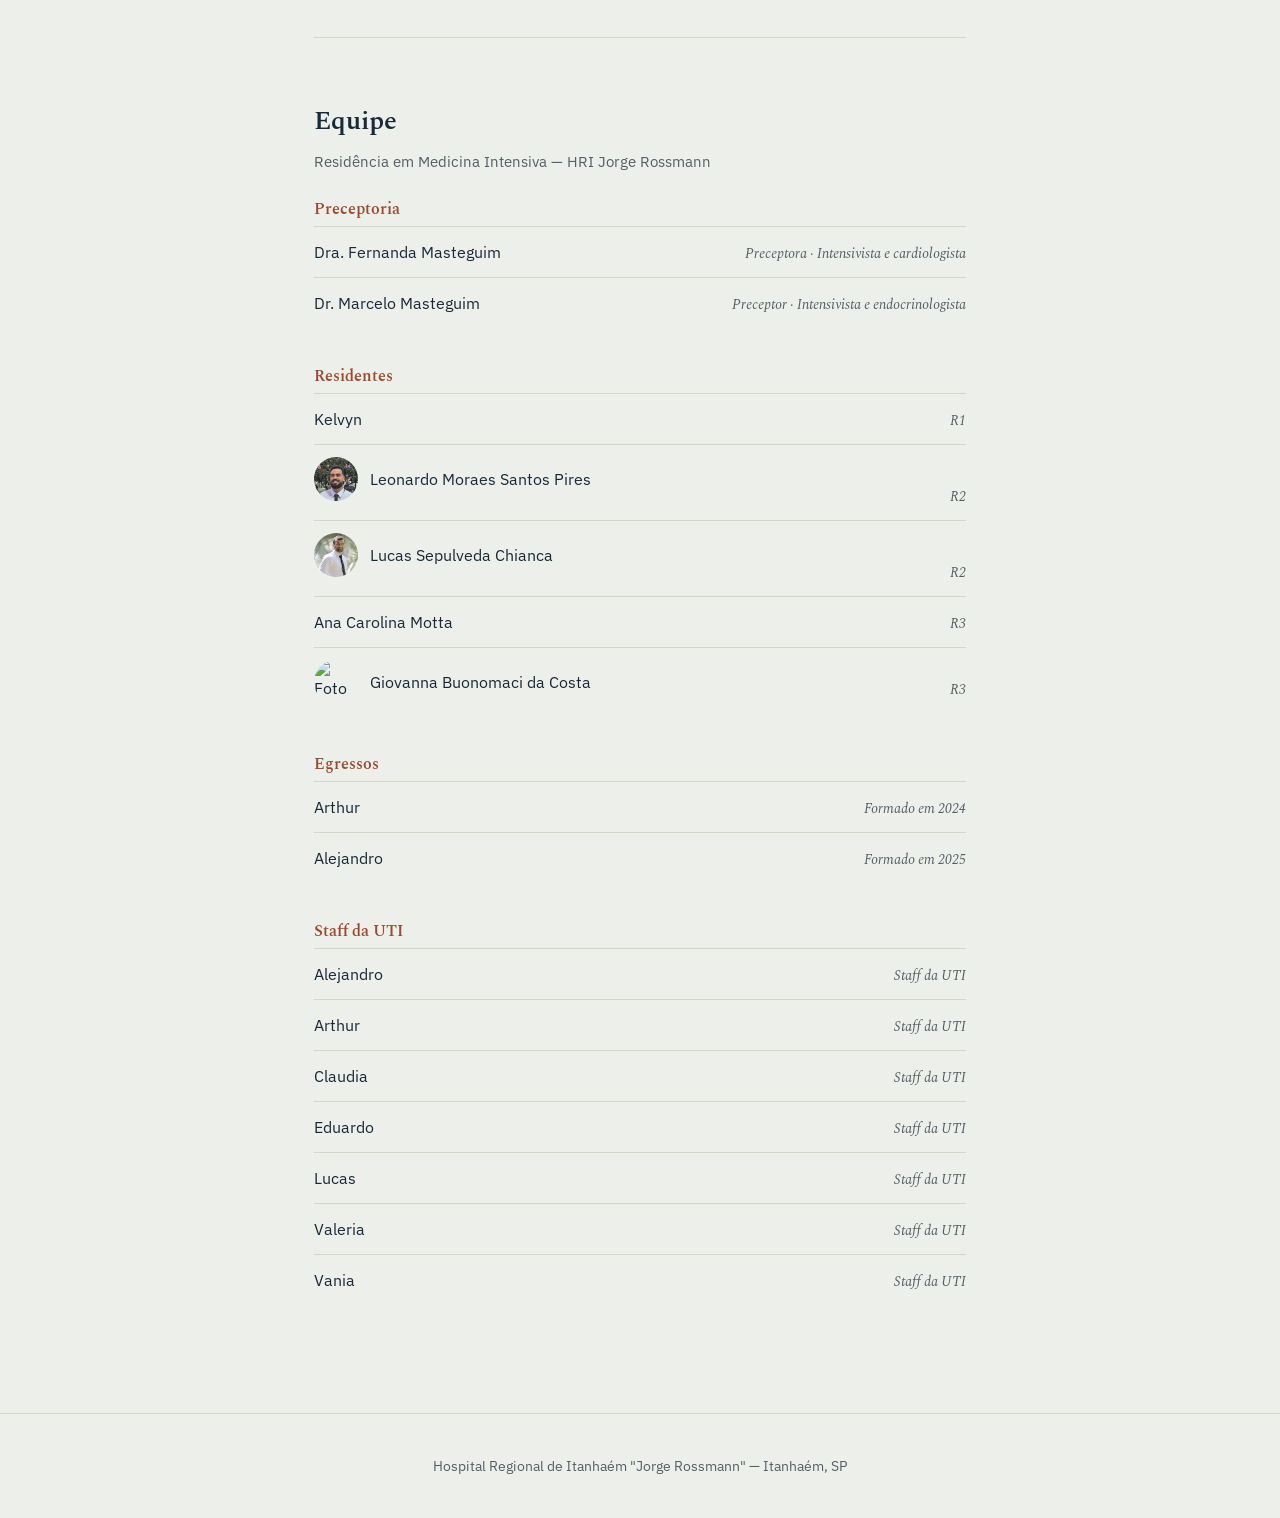
==== commit 3517ccdd: "Add files via upload" ====
--- a/index.html
+++ b/index.html
@@ -129,7 +129,10 @@
           <span class="team-role">R3</span>
         </li>
         <li class="team-row">
-          <span class="team-name">Giovanna Buonomaci da Costa</span>
+          <span class="team-person">
+            <img class="team-photo" src="assets/giovanna-buonomaci.jpg" alt="Foto de Giovanna Buonomaci da Costa" style="object-position: 50% 18%;">
+            <span class="team-name">Giovanna Buonomaci da Costa</span>
+          </span>
           <span class="team-role">R3</span>
         </li>
       </ul>
--- a/style.css
+++ b/style.css
@@ -458,6 +458,60 @@
 .escala-risco-alto { color: var(--clay); font-weight: 600; }
 .escala-risco-baixo { color: var(--teal); font-weight: 600; }
 
+.escala-secao {
+  font-family: var(--serif);
+  font-weight: 600;
+  color: var(--clay);
+  font-size: 0.95rem;
+  margin: 32px 0 4px;
+}
+
+.escala-offset {
+  font-size: 0.85rem;
+  color: var(--slate);
+  font-weight: 400;
+}
+
+/* Menu de escores */
+
+.score-menu {
+  display: grid;
+  grid-template-columns: repeat(2, 1fr);
+  gap: 16px;
+  padding-bottom: 56px;
+}
+
+@media (max-width: 560px) {
+  .score-menu { grid-template-columns: 1fr; }
+}
+
+.score-card {
+  display: flex;
+  flex-direction: column;
+  gap: 6px;
+  padding: 24px;
+  border: 1px solid var(--line);
+  border-radius: 4px;
+  background: var(--white);
+  color: var(--ink);
+}
+
+.score-card:hover {
+  border-color: var(--teal);
+  text-decoration: none;
+}
+
+.score-card-nome {
+  font-family: var(--serif);
+  font-size: 1.3rem;
+  font-weight: 600;
+}
+
+.score-card-desc {
+  color: var(--slate);
+  font-size: 0.9rem;
+}
+
 /* Team */
 
 .team { padding-bottom: 72px; }
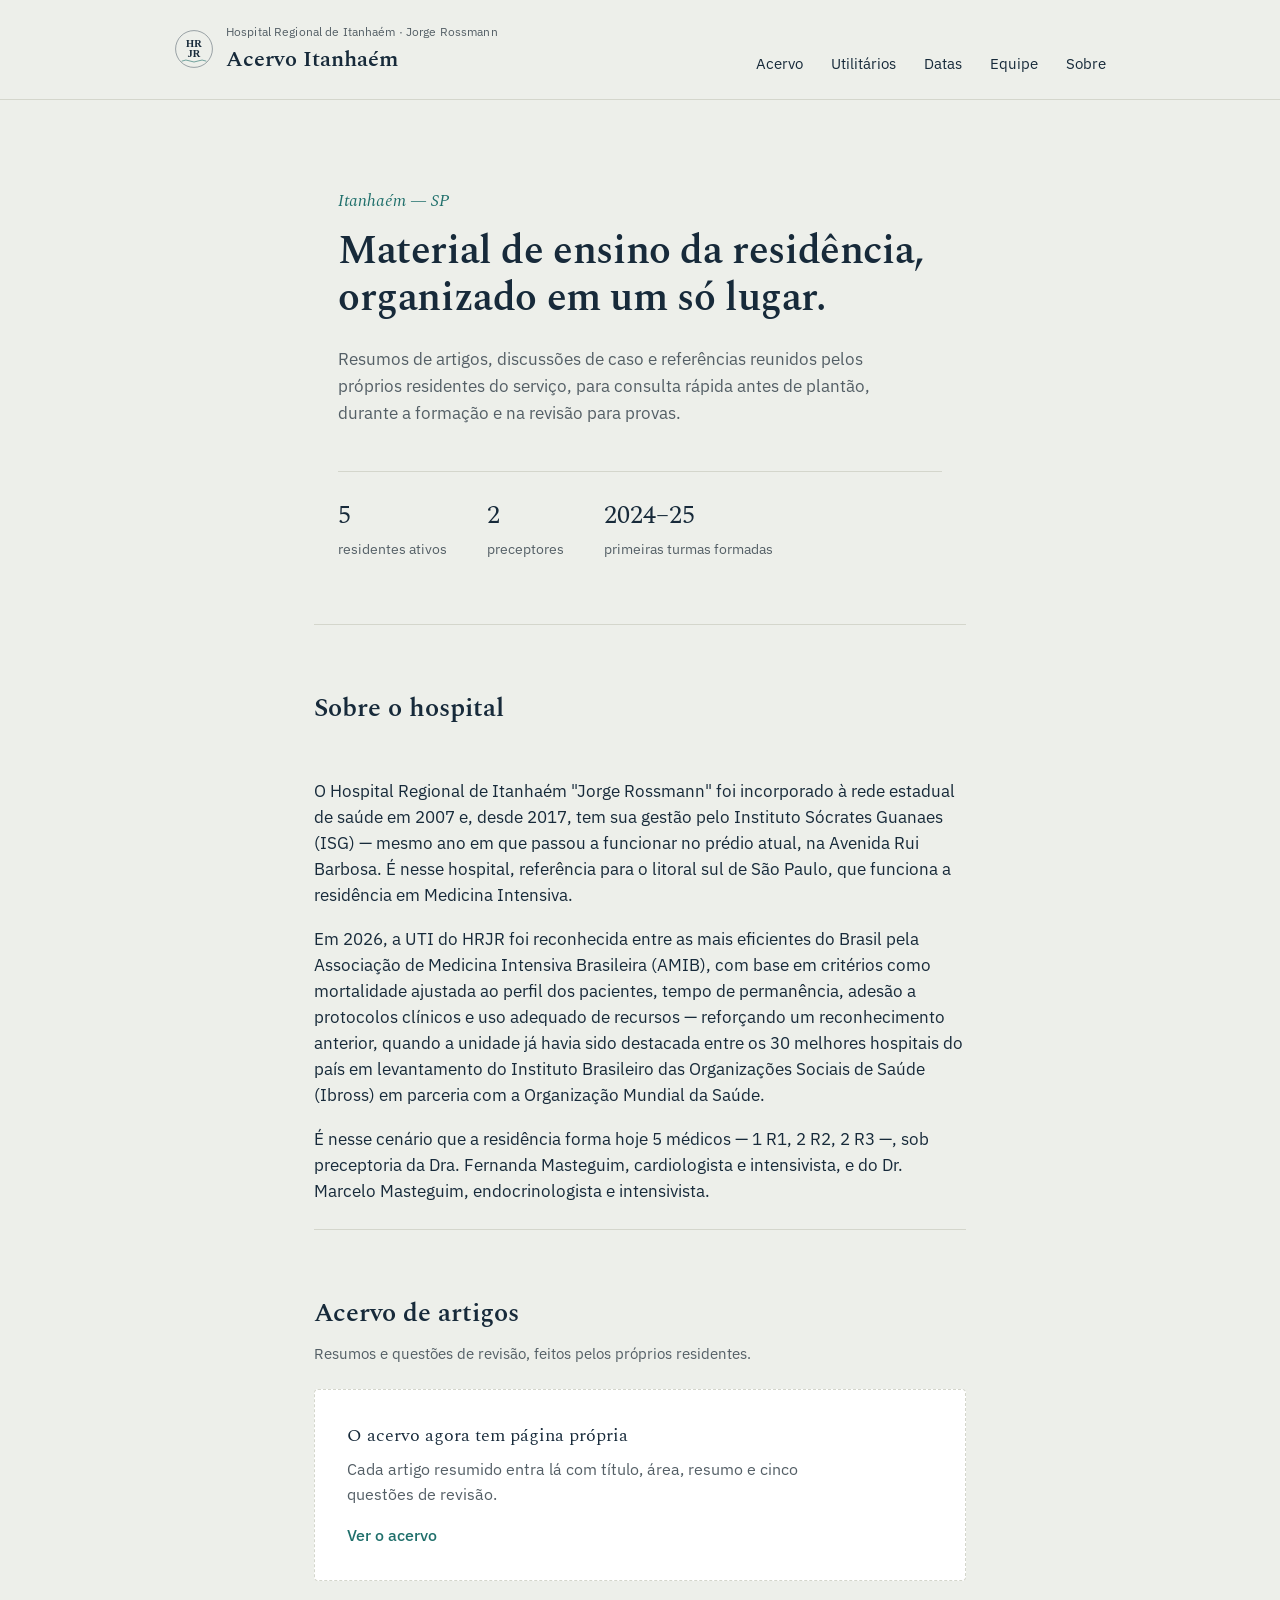
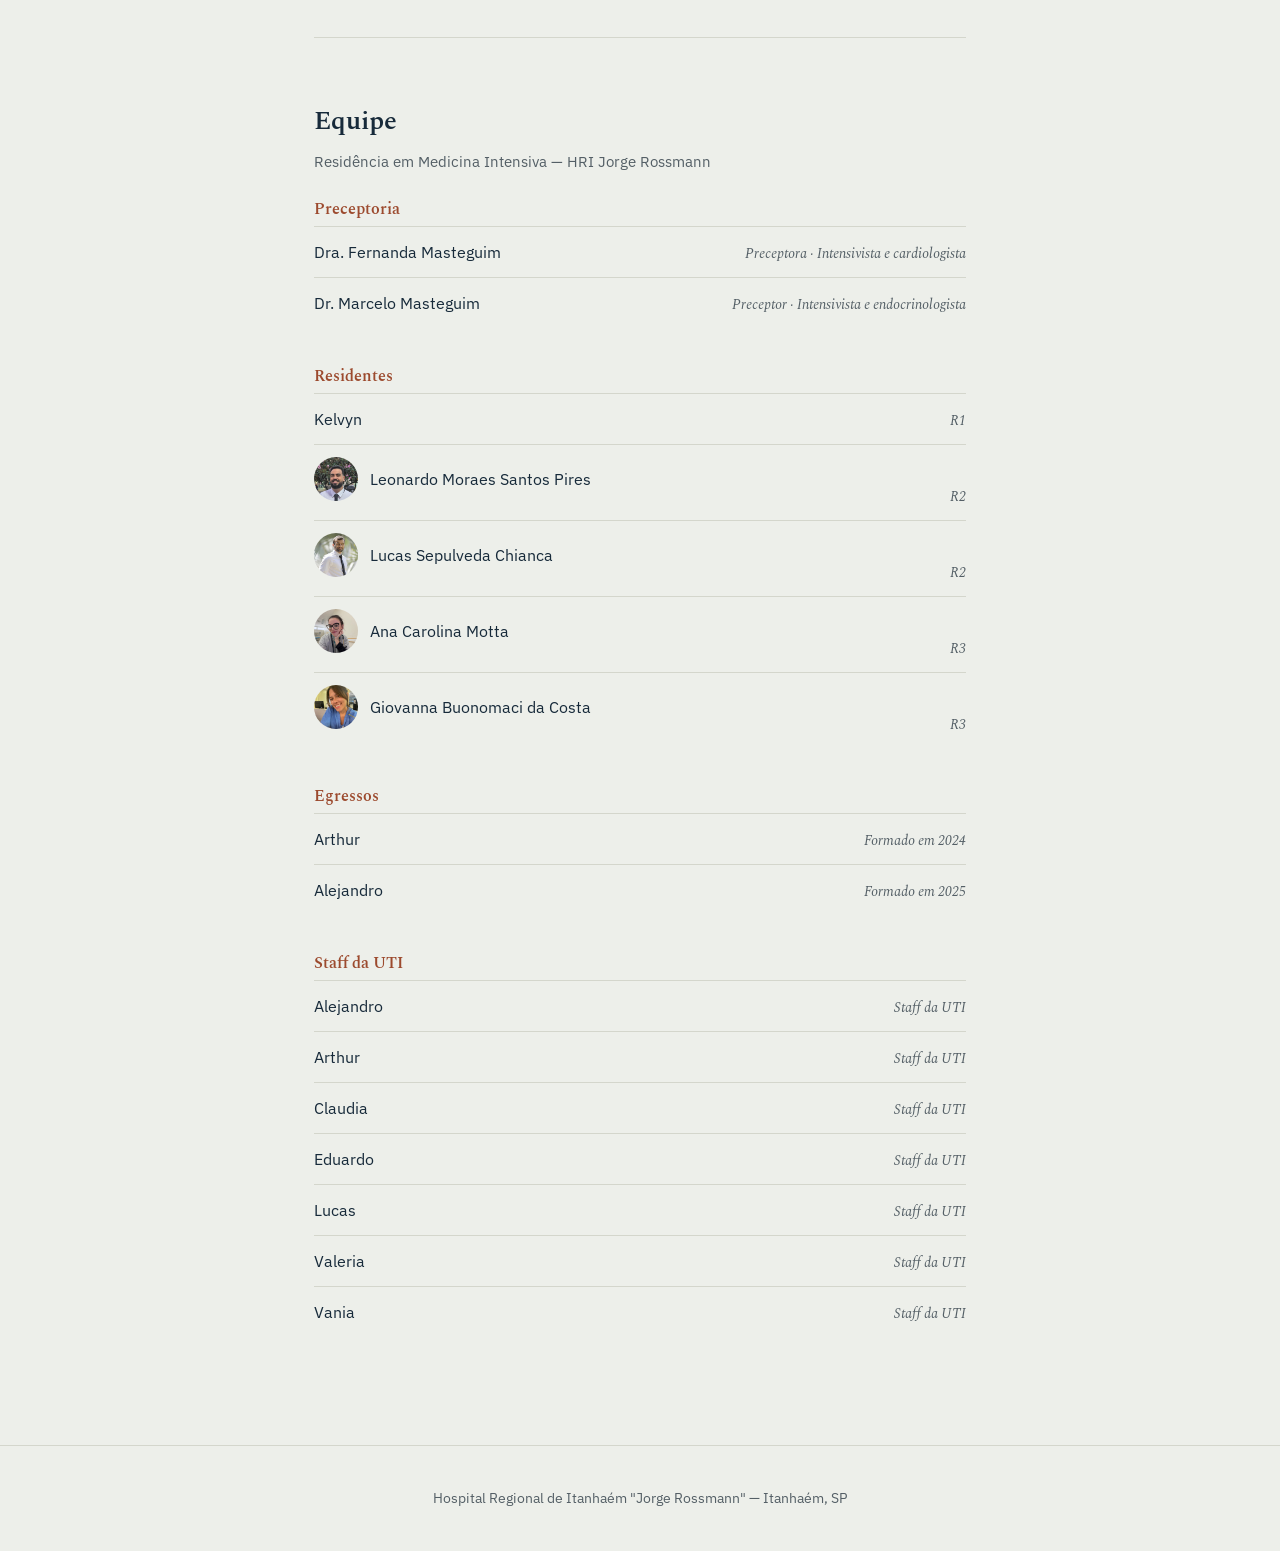
==== commit 8eb74abd: "Add files via upload" ====
--- a/index.html
+++ b/index.html
@@ -125,7 +125,10 @@
           <span class="team-role">R2</span>
         </li>
         <li class="team-row">
-          <span class="team-name">Ana Carolina Motta</span>
+          <span class="team-person">
+            <img class="team-photo" src="assets/ana-carolina-motta.jpg" alt="Foto de Ana Carolina Motta" style="object-position: 48% 22%;">
+            <span class="team-name">Ana Carolina Motta</span>
+          </span>
           <span class="team-role">R3</span>
         </li>
         <li class="team-row">
--- a/style.css
+++ b/style.css
@@ -267,6 +267,55 @@
   max-width: 68ch;
   color: var(--ink);
   font-size: 1.05rem;
+}
+
+.article-body h3 {
+  font-size: 1.15rem;
+  margin: 32px 0 12px;
+}
+
+.article-body blockquote {
+  margin: 20px 0;
+  padding: 4px 20px;
+  border-left: 3px solid var(--teal);
+  background: #E4EFEE;
+  color: var(--slate);
+  font-size: 0.95rem;
+}
+
+.article-body blockquote p { margin: 0; max-width: none; }
+
+.table-scroll {
+  overflow-x: auto;
+  margin: 20px 0;
+}
+
+.article-body table {
+  border-collapse: separate;
+  border-spacing: 2px;
+  font-size: 0.85rem;
+  min-width: 100%;
+}
+
+.article-body th,
+.article-body td {
+  padding: 8px 10px;
+  border-radius: 3px;
+  text-align: left;
+  vertical-align: top;
+  max-width: 260px;
+}
+
+.article-body th {
+  background: #E4EFEE;
+  color: var(--ink);
+  font-weight: 600;
+  white-space: nowrap;
+}
+
+.article-body td {
+  background: var(--white);
+  border: 1px solid var(--line);
 }
 
 /* Quiz */
